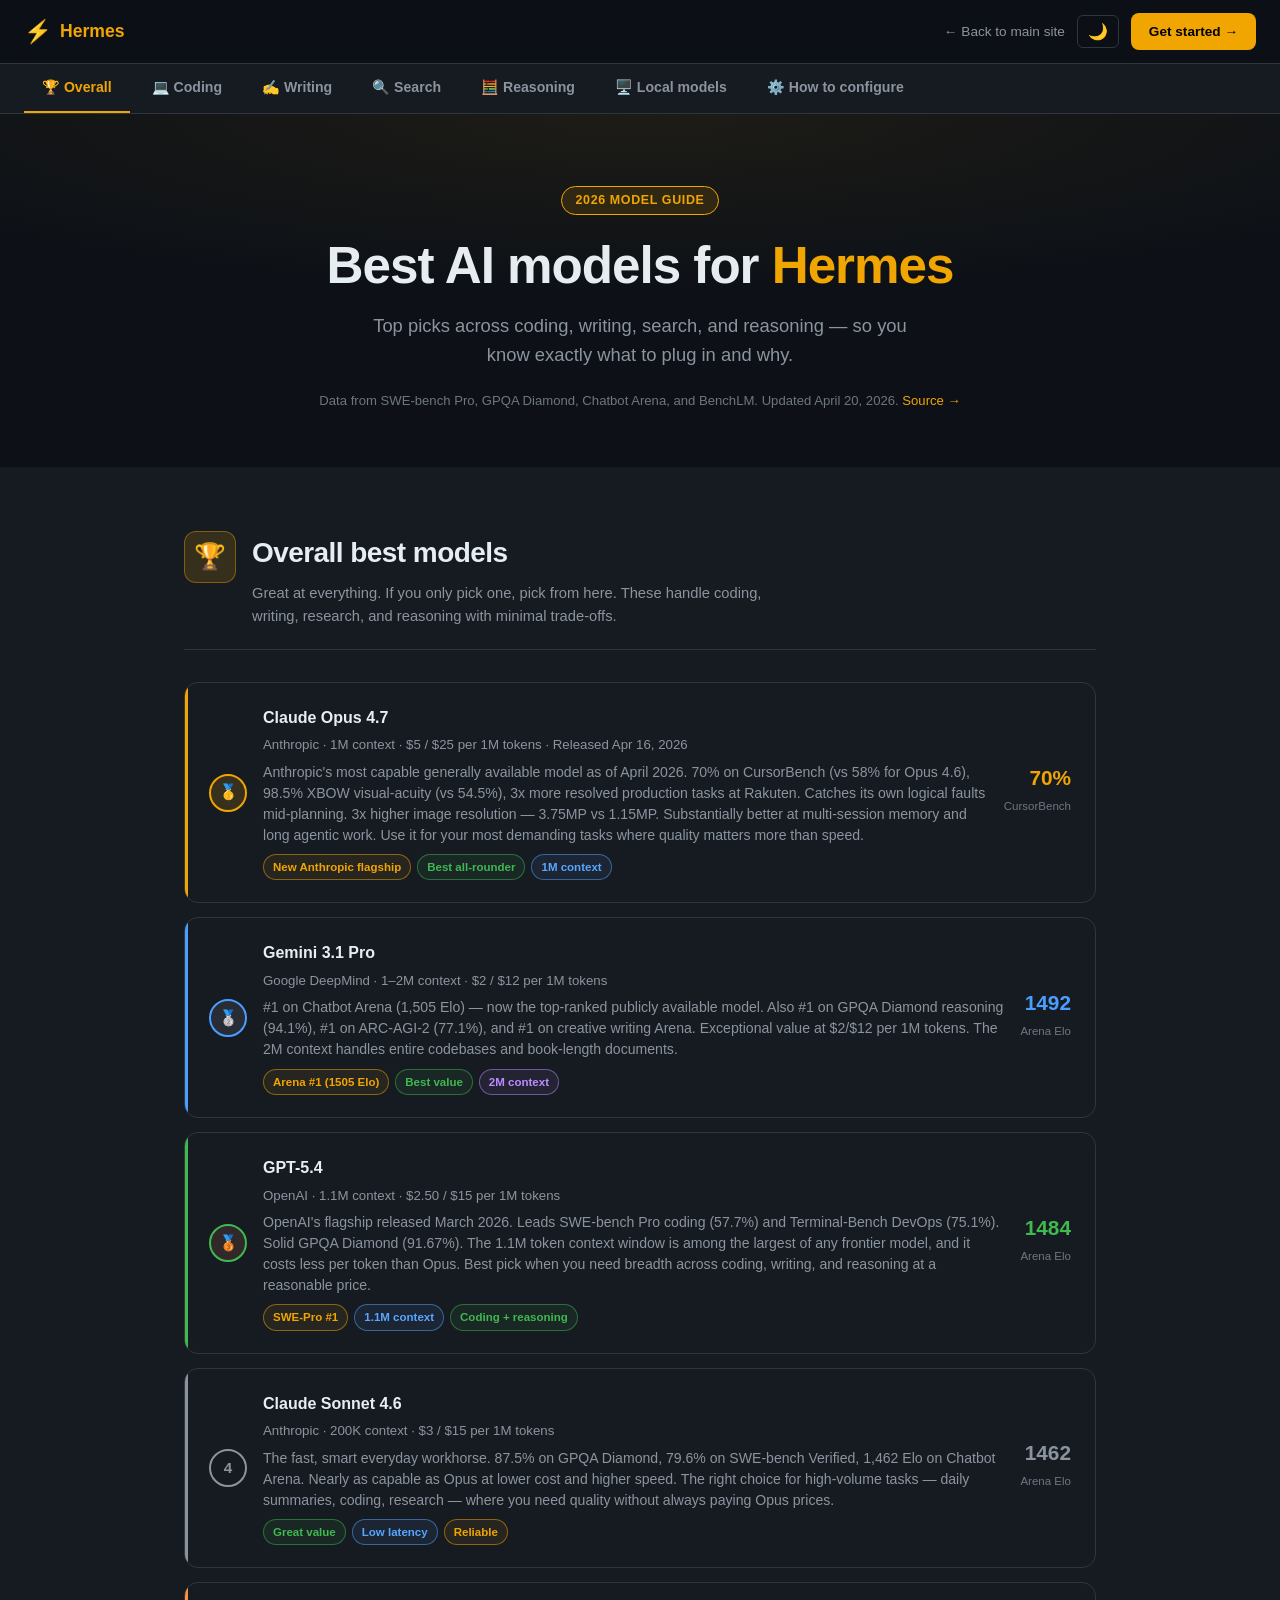
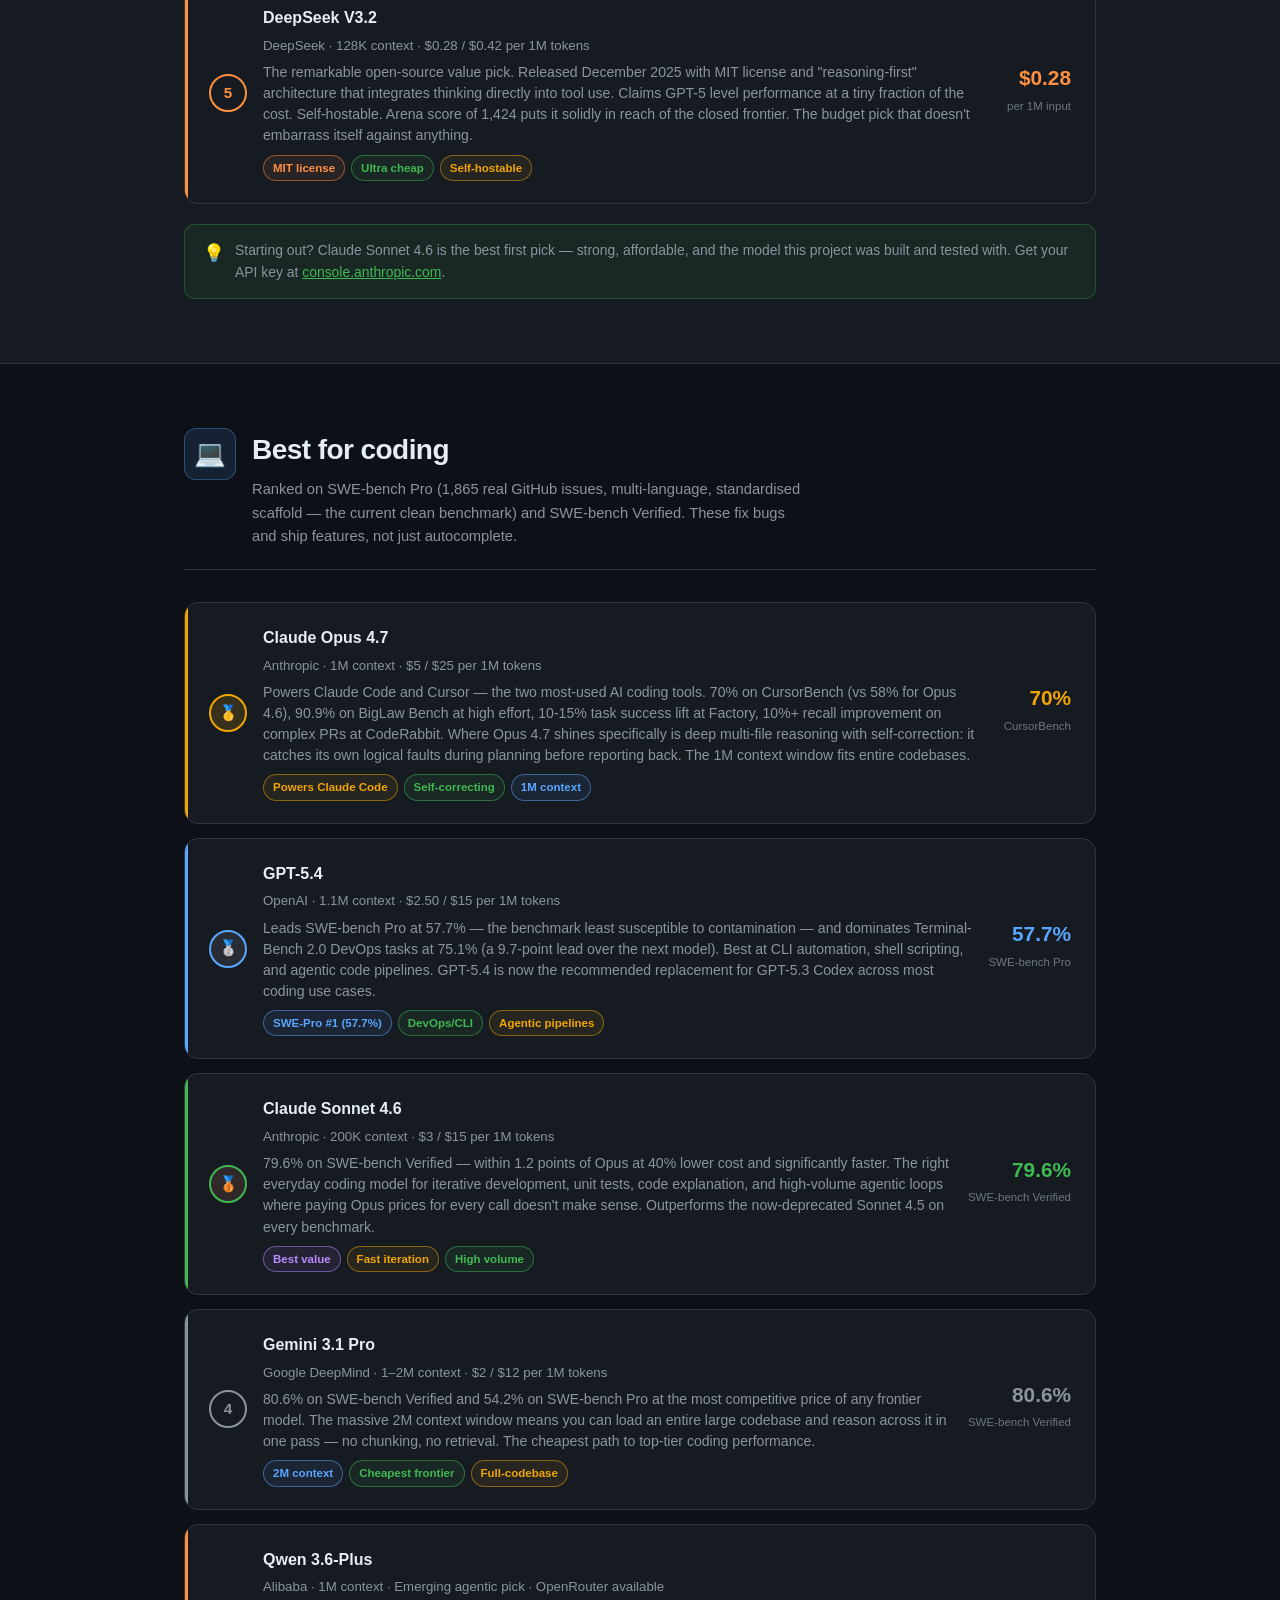
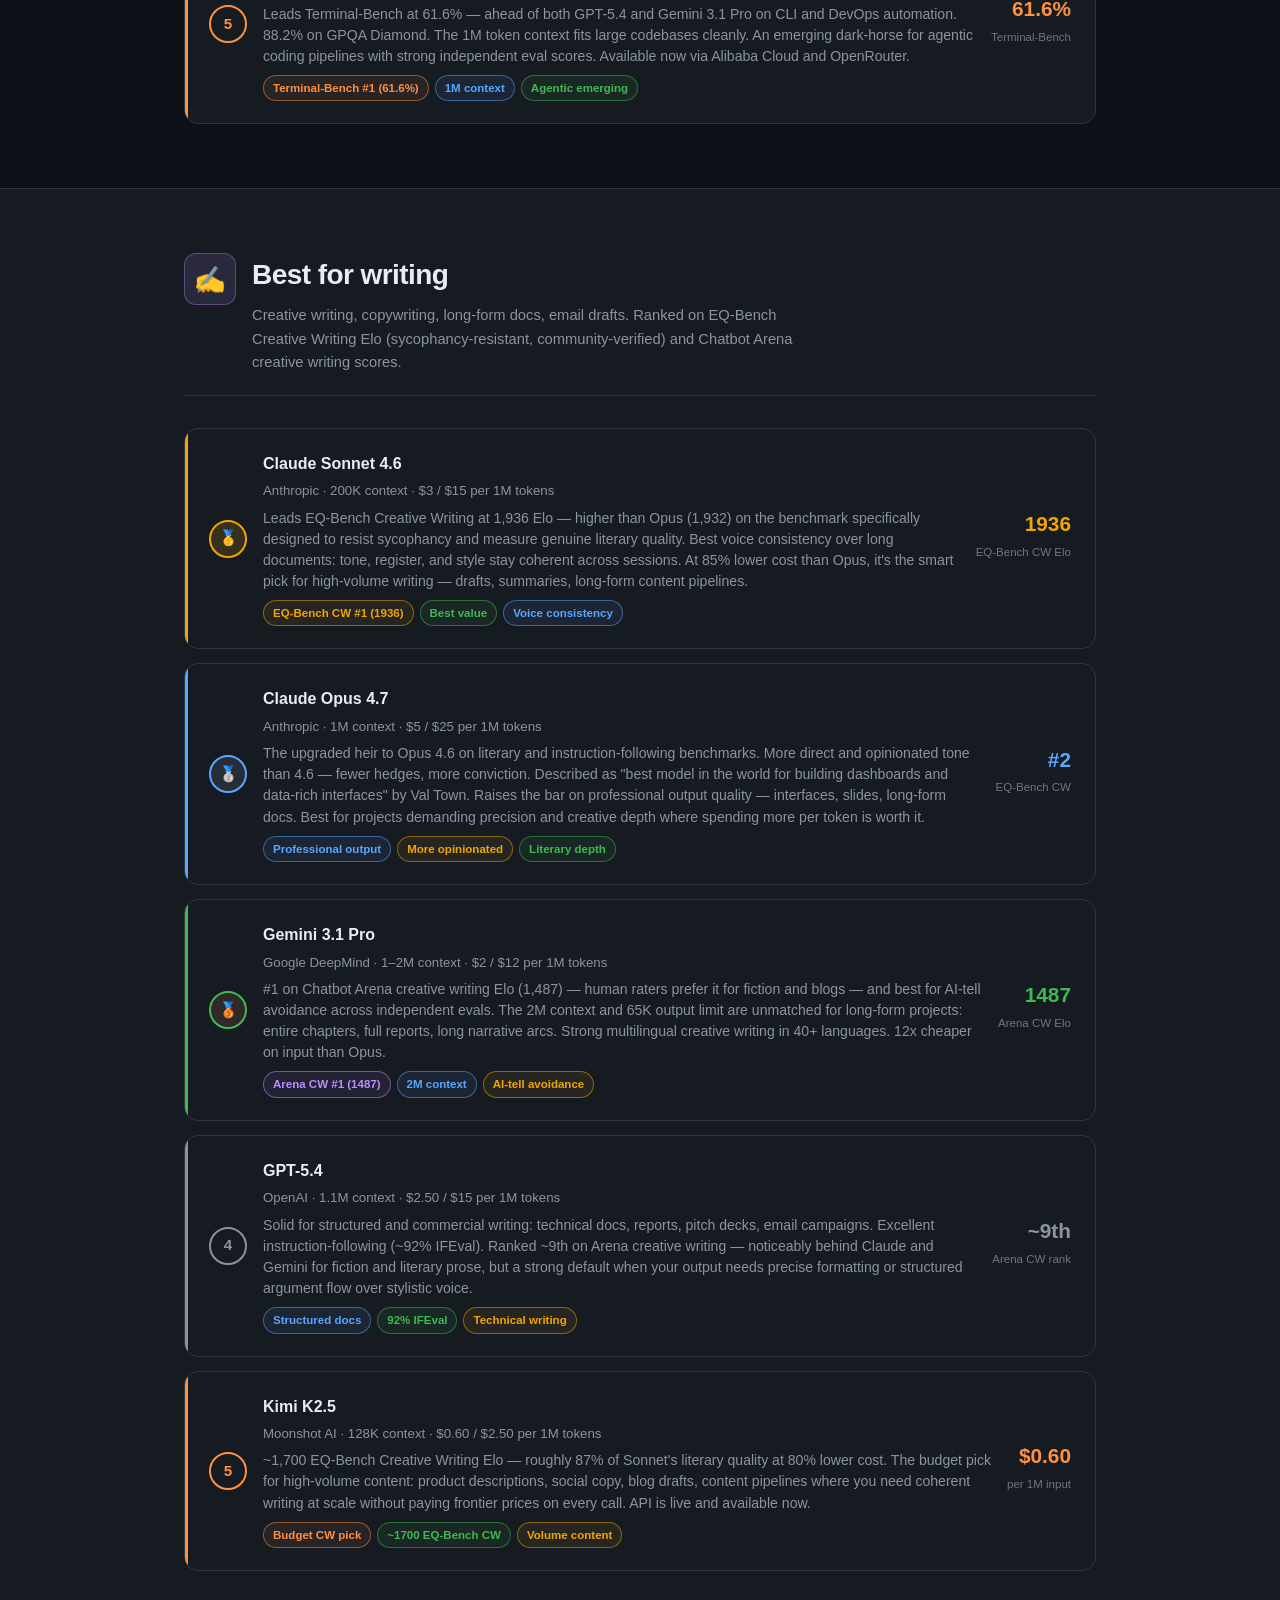
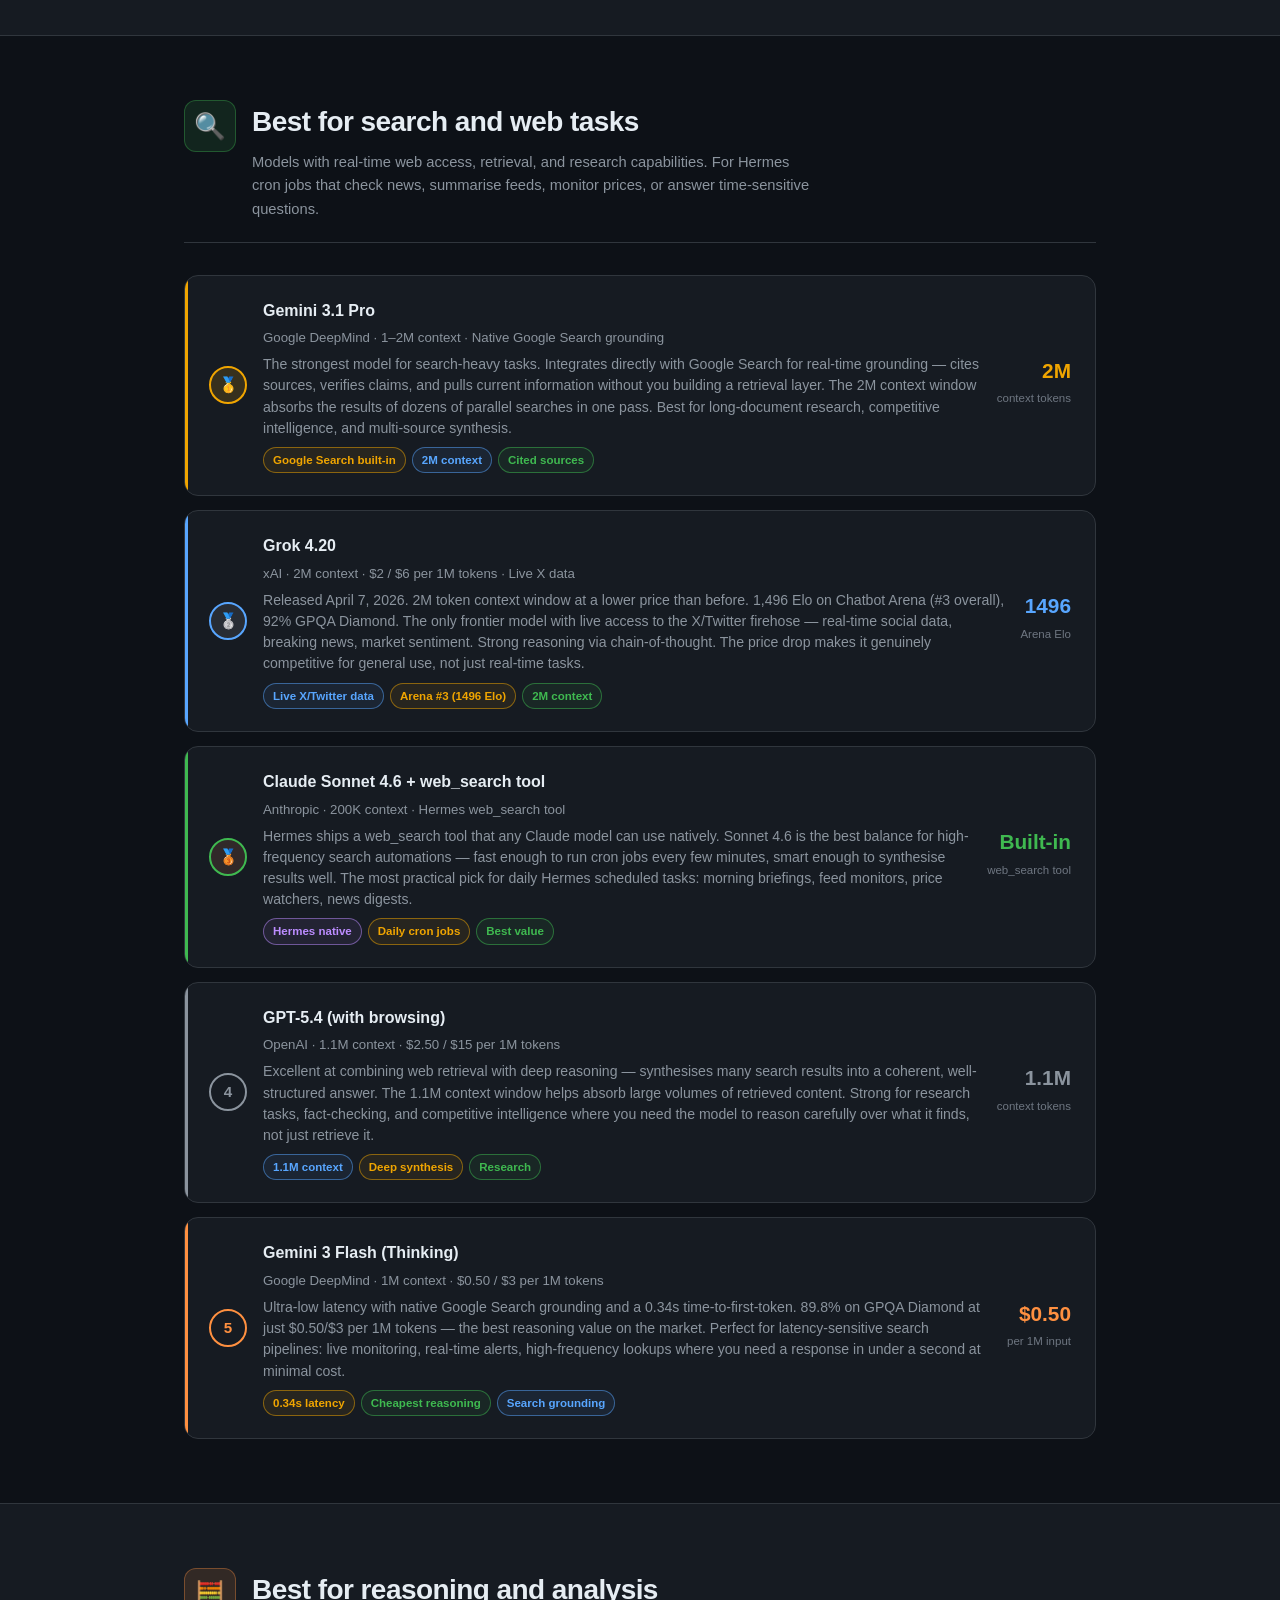
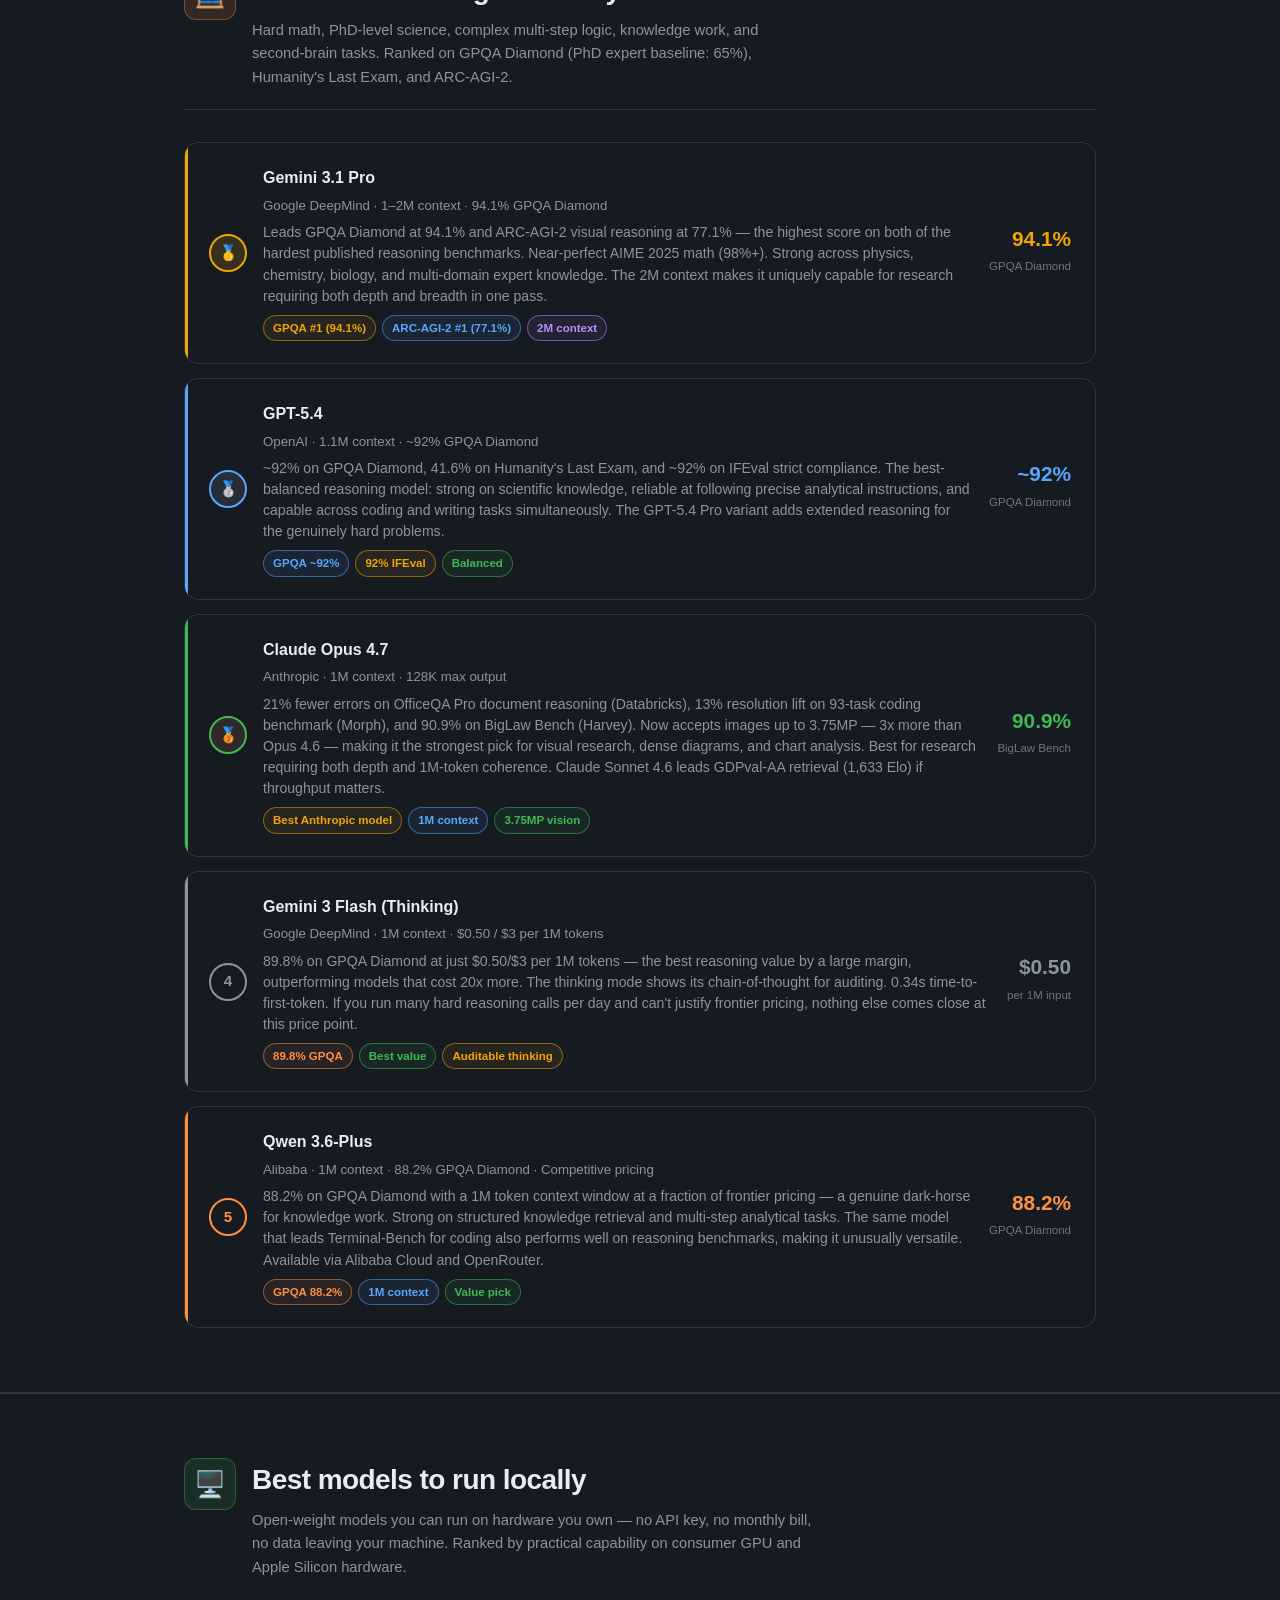
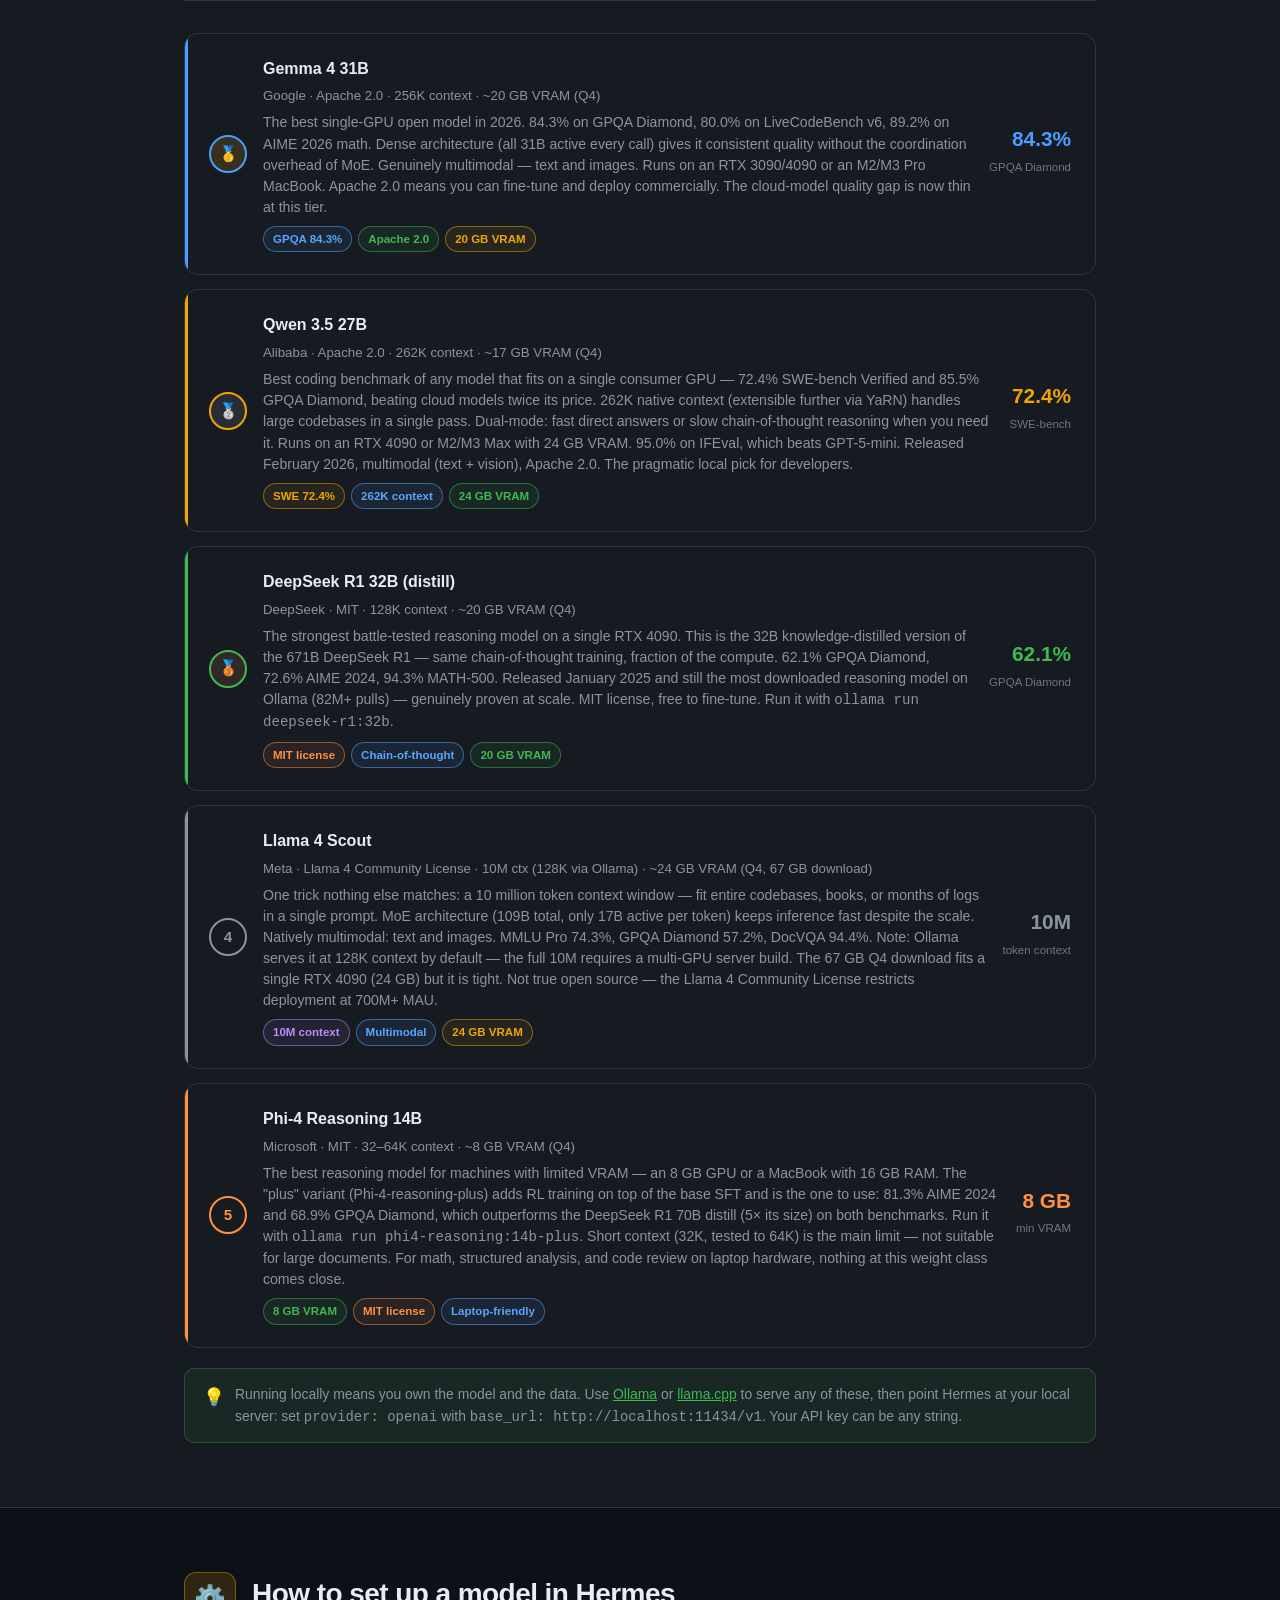
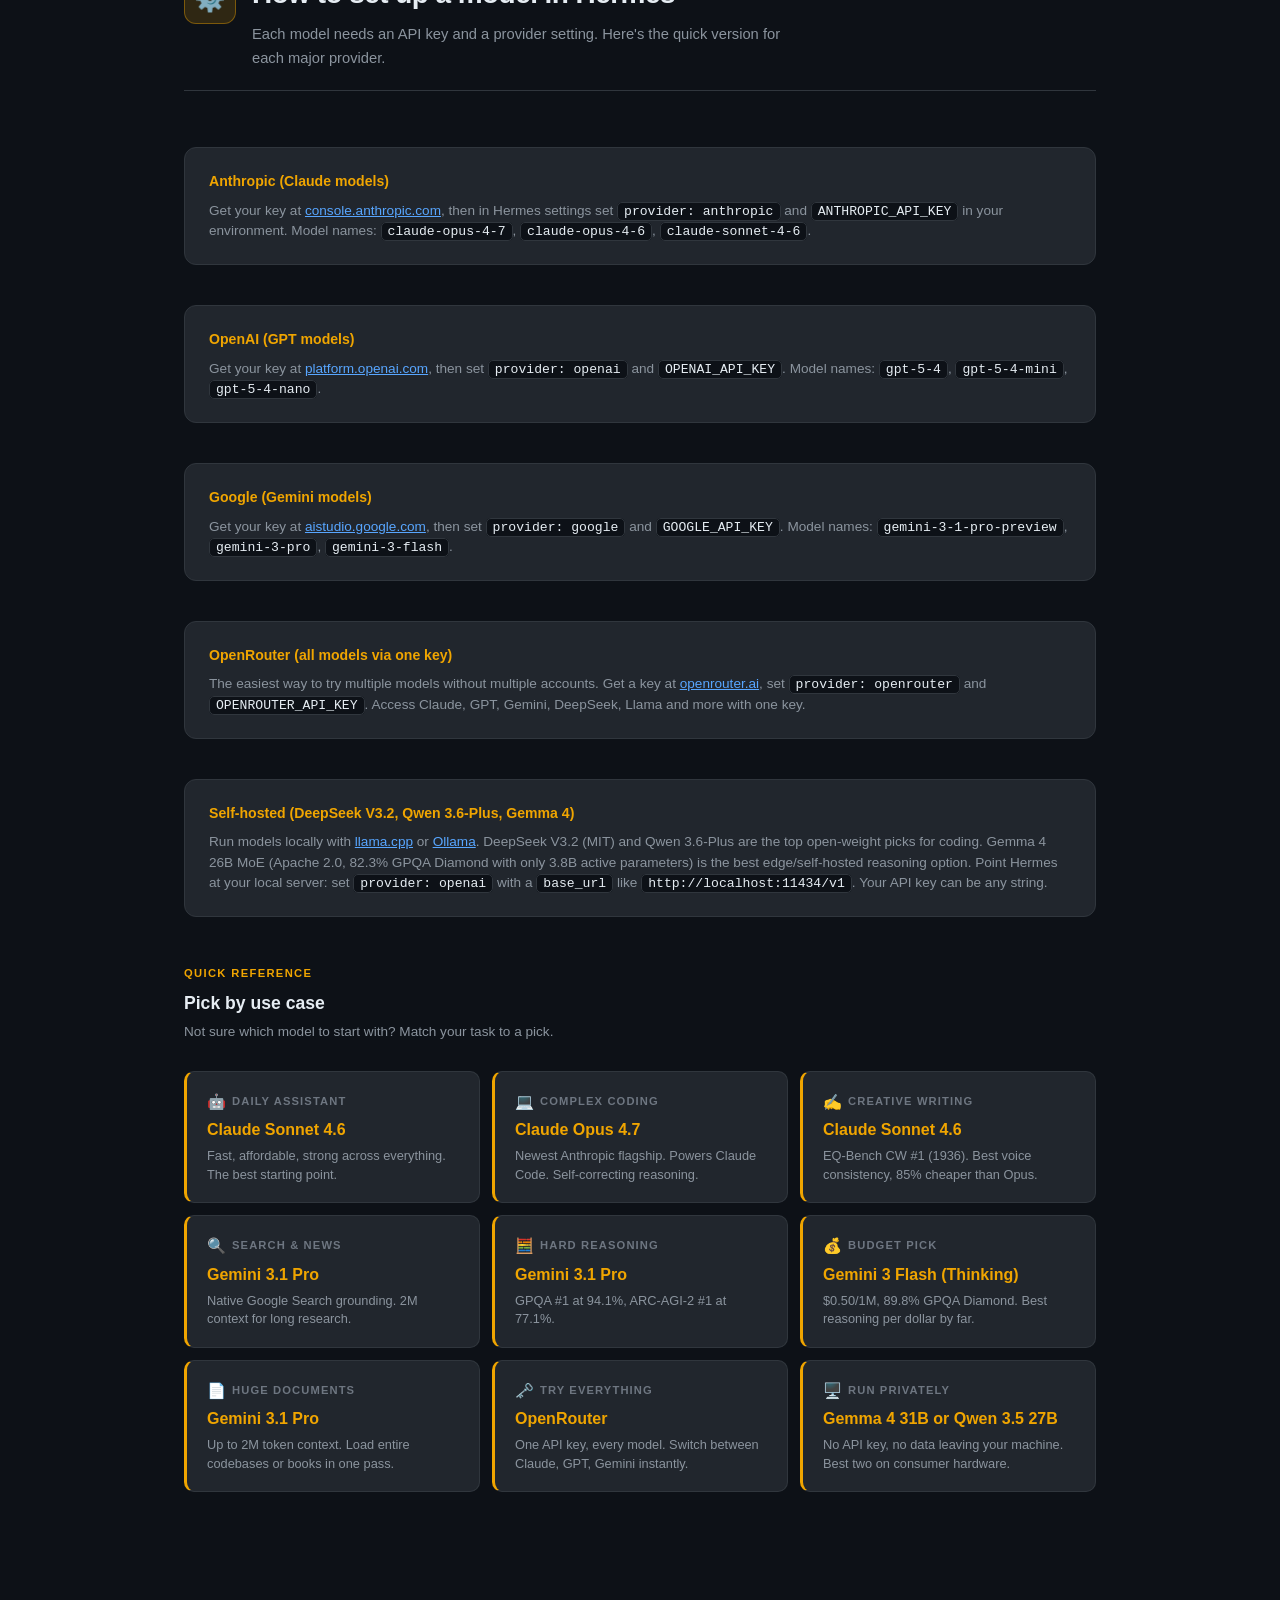
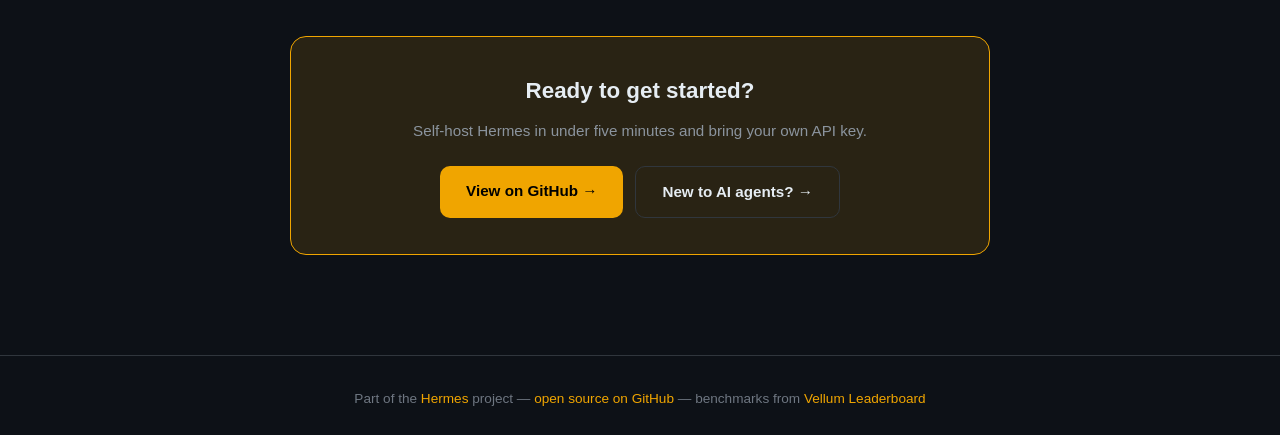
==== models/index.html @ 55c8b52a "fix(models): writing Opus 4.7 score-val: version number → #2 EQ-Bench CW" ====
<!DOCTYPE html>
<html lang="en" data-theme="dark">
<head>
  <script>
    // Canonical URL: strip trailing index.html so links always show the clean path
    (function(){
      var p = window.location.pathname;
      if (p.endsWith('/index.html')) {
        var clean = p.slice(0, p.length - 'index.html'.length);
        window.history.replaceState(null, '', clean + window.location.search + window.location.hash);
      }
    })();
  </script>
<meta charset="UTF-8">
<meta name="viewport" content="width=device-width, initial-scale=1.0">
<title>Best AI Models for Hermes — 2026 Guide</title>
<meta name="description" content="The best AI models to use with Hermes in 2026 — top picks for coding, writing, web search, and all-around use.">
<style>
  :root {
    --bg-primary: #0d1117;
    --bg-secondary: #161b22;
    --bg-tertiary: #21262d;
    --bg-card: #161b22;
    --border: #30363d;
    --text-primary: #e6edf3;
    --text-secondary: #8b949e;
    --text-muted: #6e7681;
    --accent: #f0a500;
    --accent-dim: #c88800;
    --accent-glow: rgba(240,165,0,0.12);
    --green: #3fb950;
    --blue: #58a6ff;
    --purple: #bc8cff;
    --red: #f85149;
    --orange: #ff9040;
    --nav-height: 64px;
  }
  [data-theme="light"] nav {
    background: rgba(246, 248, 250, 0.95);
  }
  [data-theme="light"] {
    --bg-primary: #ffffff;
    --bg-secondary: #f6f8fa;
    --bg-tertiary: #eaeef2;
    --bg-card: #ffffff;
    --border: #d0d7de;
    --text-primary: #1f2328;
    --text-secondary: #656d76;
    --text-muted: #9198a1;
    --accent: #c07800;
    --accent-dim: #9a6200;
    --accent-glow: rgba(192,120,0,0.10);
  }

  *, *::before, *::after { box-sizing: border-box; margin: 0; padding: 0; }

  body {
    font-family: -apple-system, BlinkMacSystemFont, 'Segoe UI', sans-serif;
    background: var(--bg-primary);
    color: var(--text-primary);
    line-height: 1.6;
    min-height: 100vh;
  }

  /* NAV */
  nav {
    position: sticky;
    top: 0;
    height: var(--nav-height);
    background: rgba(13, 17, 23, 0.92);
    border-bottom: 1px solid var(--border);
    backdrop-filter: blur(12px);
    display: flex;
    align-items: center;
    justify-content: space-between;
    padding: 0 24px;
    z-index: 100;
  }
  .nav-logo {
    font-size: 1.1rem;
    font-weight: 700;
    color: var(--accent);
    text-decoration: none;
    display: flex;
    align-items: center;
    gap: 8px;
  }
  .nav-logo span { font-size: 1.4rem; }
  .nav-right { display: flex; align-items: center; gap: 12px; }
  .nav-back {
    color: var(--text-secondary);
    text-decoration: none;
    font-size: 0.85rem;
    display: flex;
    align-items: center;
    gap: 4px;
    transition: color 0.2s;
  }
  .nav-back:hover { color: var(--text-primary); }
  #theme-toggle {
    background: none;
    border: 1px solid var(--border);
    border-radius: 6px;
    padding: 6px 10px;
    cursor: pointer;
    font-size: 1rem;
    color: var(--text-primary);
    transition: border-color 0.2s;
  }
  #theme-toggle:hover { border-color: var(--accent); }
  .btn-cta {
    background: var(--accent);
    color: #000;
    border: none;
    border-radius: 8px;
    padding: 8px 18px;
    font-size: 0.85rem;
    font-weight: 600;
    cursor: pointer;
    text-decoration: none;
    transition: opacity 0.2s;
  }
  .btn-cta:hover { opacity: 0.85; }

  /* TAB NAV */
  .tab-bar {
    position: sticky;
    top: var(--nav-height);
    z-index: 90;
    background: var(--bg-secondary);
    border-bottom: 1px solid var(--border);
    padding: 0 24px;
    display: flex;
    gap: 4px;
    overflow-x: auto;
    scrollbar-width: none;
  }
  .tab-bar::-webkit-scrollbar { display: none; }
  .tab-pill {
    padding: 12px 18px;
    font-size: 0.88rem;
    font-weight: 600;
    color: var(--text-secondary);
    cursor: pointer;
    border-bottom: 2px solid transparent;
    white-space: nowrap;
    transition: color 0.2s, border-color 0.2s;
    text-decoration: none;
    display: block;
  }
  .tab-pill:hover { color: var(--text-primary); }
  .tab-pill.active { color: var(--accent); border-bottom-color: var(--accent); }

  /* HERO */
  .hero {
    text-align: center;
    padding: 72px 24px 56px;
    position: relative;
    overflow: hidden;
  }
  .hero::before {
    content: '';
    position: absolute;
    inset: 0;
    background: radial-gradient(ellipse 70% 50% at 50% 0%, rgba(240,165,0,0.07), transparent);
    pointer-events: none;
  }
  .hero-badge {
    display: inline-block;
    background: var(--accent-glow);
    border: 1px solid var(--accent);
    color: var(--accent);
    border-radius: 20px;
    padding: 4px 14px;
    font-size: 0.78rem;
    font-weight: 600;
    letter-spacing: 0.05em;
    text-transform: uppercase;
    margin-bottom: 20px;
  }
  .hero h1 {
    font-size: clamp(1.9rem, 4.5vw, 3.2rem);
    font-weight: 800;
    line-height: 1.2;
    margin-bottom: 14px;
    letter-spacing: -0.02em;
  }
  .hero h1 em { font-style: normal; color: var(--accent); }
  .hero-sub {
    font-size: clamp(0.95rem, 2.2vw, 1.15rem);
    color: var(--text-secondary);
    max-width: 580px;
    margin: 0 auto 20px;
  }
  .hero-note {
    font-size: 0.82rem;
    color: var(--text-muted);
    margin-top: 8px;
  }
  .hero-note a { color: var(--accent); text-decoration: none; }

  /* SECTION */
  .model-section {
    padding: 64px 24px;
    max-width: 960px;
    margin: 0 auto;
  }
  .model-section + .model-section { padding-top: 0; }
  .section-alt {
    background: var(--bg-secondary);
  }
  .section-alt .model-section { }

  .section-header {
    display: flex;
    align-items: flex-start;
    gap: 16px;
    margin-bottom: 32px;
    padding-bottom: 20px;
    border-bottom: 1px solid var(--border);
  }
  .section-icon {
    width: 52px;
    height: 52px;
    border-radius: 12px;
    display: flex;
    align-items: center;
    justify-content: center;
    font-size: 1.6rem;
    flex-shrink: 0;
  }
  .icon-gold { background: rgba(240,165,0,0.15); border: 1px solid rgba(240,165,0,0.4); }
  .icon-blue { background: rgba(88,166,255,0.12); border: 1px solid rgba(88,166,255,0.35); }
  .icon-green { background: rgba(63,185,80,0.12); border: 1px solid rgba(63,185,80,0.35); }
  .icon-purple { background: rgba(188,140,255,0.12); border: 1px solid rgba(188,140,255,0.35); }
  .icon-orange { background: rgba(255,144,64,0.12); border: 1px solid rgba(255,144,64,0.35); }

  .section-header-text h2 {
    font-size: clamp(1.3rem, 2.5vw, 1.75rem);
    font-weight: 700;
    margin-bottom: 6px;
    letter-spacing: -0.02em;
  }
  .section-header-text p {
    font-size: 0.92rem;
    color: var(--text-secondary);
    max-width: 560px;
  }

  /* MODEL CARDS */
  .model-list {
    display: grid;
    gap: 14px;
  }
  .model-card {
    background: var(--bg-card);
    border: 1px solid var(--border);
    border-radius: 14px;
    padding: 22px 24px;
    display: grid;
    grid-template-columns: auto 1fr auto;
    gap: 16px;
    align-items: center;
    transition: border-color 0.2s, transform 0.2s;
    position: relative;
    overflow: hidden;
  }
  .model-card:hover {
    border-color: var(--model-color, var(--accent));
    transform: translateY(-1px);
  }
  .model-card::before {
    content: '';
    position: absolute;
    left: 0;
    top: 0;
    bottom: 0;
    width: 3px;
    background: var(--model-color, var(--accent));
    border-radius: 14px 0 0 14px;
  }

  .rank-badge {
    width: 38px;
    height: 38px;
    border-radius: 50%;
    display: flex;
    align-items: center;
    justify-content: center;
    font-weight: 800;
    font-size: 0.95rem;
    flex-shrink: 0;
    border: 2px solid var(--model-color, var(--accent));
    color: var(--model-color, var(--accent));
    background: transparent;
  }
  .rank-badge.gold { background: rgba(240,165,0,0.15); }
  .rank-badge.silver { background: rgba(139,148,158,0.15); }
  .rank-badge.bronze { background: rgba(201,120,80,0.15); }

  .model-info h3 {
    font-size: 1rem;
    font-weight: 700;
    margin-bottom: 4px;
  }
  .model-info .model-meta {
    font-size: 0.83rem;
    color: var(--text-secondary);
    margin-bottom: 6px;
  }
  .model-info .model-why {
    font-size: 0.88rem;
    color: var(--text-secondary);
    line-height: 1.5;
  }
  .model-pills {
    display: flex;
    flex-wrap: wrap;
    gap: 6px;
    margin-top: 8px;
  }
  .pill {
    font-size: 0.72rem;
    font-weight: 600;
    padding: 3px 9px;
    border-radius: 20px;
    border: 1px solid var(--border);
    color: var(--text-muted);
    white-space: nowrap;
  }
  .pill.green { border-color: rgba(63,185,80,0.5); color: var(--green); background: rgba(63,185,80,0.08); }
  .pill.blue { border-color: rgba(88,166,255,0.5); color: var(--blue); background: rgba(88,166,255,0.08); }
  .pill.purple { border-color: rgba(188,140,255,0.5); color: var(--purple); background: rgba(188,140,255,0.08); }
  .pill.gold { border-color: rgba(240,165,0,0.5); color: var(--accent); background: rgba(240,165,0,0.08); }
  .pill.orange { border-color: rgba(255,144,64,0.5); color: var(--orange); background: rgba(255,144,64,0.08); }

  .model-score {
    text-align: right;
    flex-shrink: 0;
  }
  .score-val {
    font-size: 1.3rem;
    font-weight: 800;
    color: var(--model-color, var(--accent));
    display: block;
    line-height: 1;
    margin-bottom: 3px;
  }
  .score-label {
    font-size: 0.72rem;
    color: var(--text-muted);
    white-space: nowrap;
  }

  /* SETUP BOX */
  .setup-box {
    background: var(--bg-tertiary);
    border: 1px solid var(--border);
    border-radius: 12px;
    padding: 22px 24px;
    margin-top: 24px;
  }
  .setup-box h4 {
    font-size: 0.88rem;
    font-weight: 700;
    margin-bottom: 8px;
    color: var(--accent);
  }
  .setup-box p {
    font-size: 0.85rem;
    color: var(--text-secondary);
    line-height: 1.5;
  }
  .setup-box code {
    background: var(--bg-primary);
    border: 1px solid var(--border);
    border-radius: 5px;
    padding: 1px 6px;
    font-size: 0.82rem;
    font-family: 'SFMono-Regular', Consolas, monospace;
    color: var(--text-primary);
  }

  /* HOW TO PICK */

  .picker-grid {
    display: grid;
    grid-template-columns: repeat(auto-fit, minmax(220px, 1fr));
    gap: 12px;
    margin-top: 28px;
  }
  .picker-card {
    background: var(--bg-tertiary);
    border: 1px solid var(--border);
    border-left: 3px solid var(--accent);
    border-radius: 10px;
    padding: 18px 20px;
    display: flex;
    flex-direction: column;
    gap: 6px;
    transition: border-color 0.2s, box-shadow 0.2s, transform 0.15s;
  }
  .picker-card:hover {
    border-color: var(--accent);
    box-shadow: 0 4px 20px rgba(240,165,0,0.12);
    transform: translateY(-1px);
  }
  .picker-card .use-case {
    font-size: 0.7rem;
    font-weight: 700;
    text-transform: uppercase;
    letter-spacing: 0.1em;
    color: var(--text-muted);
    display: flex;
    align-items: center;
    gap: 6px;
  }
  .picker-card .use-case .uc-icon {
    font-size: 0.95rem;
    letter-spacing: 0;
  }
  .picker-card .recommendation {
    font-size: 1rem;
    font-weight: 800;
    color: var(--accent);
    line-height: 1.2;
  }
  .picker-card .why-short {
    font-size: 0.8rem;
    color: var(--text-secondary);
    line-height: 1.45;
    margin-top: 2px;
  }

  /* FREE TIER NOTE */
  .free-note {
    background: rgba(63,185,80,0.08);
    border: 1px solid rgba(63,185,80,0.3);
    border-radius: 10px;
    padding: 14px 18px;
    margin-top: 20px;
    font-size: 0.87rem;
    color: var(--text-secondary);
    display: flex;
    gap: 10px;
    align-items: flex-start;
  }
  .free-note .note-icon { font-size: 1.1rem; flex-shrink: 0; }

  /* CTA STRIP */
  .cta-strip {
    background: var(--accent-glow);
    border: 1px solid var(--accent);
    border-radius: 16px;
    padding: 36px 40px;
    text-align: center;
    margin: 40px auto;
    max-width: 700px;
  }
  .cta-strip h2 { font-size: 1.4rem; font-weight: 700; margin-bottom: 10px; }
  .cta-strip p { color: var(--text-secondary); margin-bottom: 22px; font-size: 0.95rem; }
  .cta-group { display: flex; gap: 12px; justify-content: center; flex-wrap: wrap; }
  .btn-primary {
    background: var(--accent);
    color: #000;
    font-weight: 700;
    padding: 13px 26px;
    border-radius: 10px;
    text-decoration: none;
    font-size: 0.95rem;
    transition: opacity 0.2s;
  }
  .btn-primary:hover { opacity: 0.85; }
  .btn-ghost {
    background: transparent;
    color: var(--text-primary);
    font-weight: 600;
    padding: 13px 26px;
    border-radius: 10px;
    text-decoration: none;
    font-size: 0.95rem;
    border: 1px solid var(--border);
    transition: border-color 0.2s;
  }
  .btn-ghost:hover { border-color: var(--accent); }

  /* FOOTER */
  footer {
    border-top: 1px solid var(--border);
    text-align: center;
    padding: 32px 24px;
    color: var(--text-muted);
    font-size: 0.85rem;
  }
  footer a { color: var(--accent); text-decoration: none; }

  /* DIVIDER */
  .section-divider { height: 1px; background: var(--border); }

  /* MOBILE */
  @media (max-width: 640px) {
    nav { padding: 0 16px; }
    .nav-back { display: none; }
    .btn-cta { display: none; }
    .model-card { grid-template-columns: auto 1fr; }
    .model-score { display: none; }
    .tab-bar { padding: 0 12px; }
    .tab-pill { padding: 10px 14px; font-size: 0.82rem; }
    .section-header { flex-direction: column; gap: 12px; }
    .cta-strip { padding: 28px 20px; }
  }
  @media (max-width: 480px) {
    .picker-grid { grid-template-columns: 1fr 1fr; }
  }

  /* HAMBURGER + MOBILE MENU */
  .hamburger {
    display: none;
    flex-direction: column;
    gap: 5px;
    cursor: pointer;
    padding: 6px;
    border: 1px solid var(--border);
    border-radius: 6px;
    background: none;
    transition: border-color 0.15s;
    flex-shrink: 0;
  }
  .hamburger:hover { border-color: var(--accent); }
  .hamburger span {
    display: block;
    width: 20px;
    height: 2px;
    background: var(--text-secondary);
    border-radius: 2px;
    transition: transform 0.2s, opacity 0.2s;
  }
  .hamburger.open span:nth-child(1) { transform: translateY(7px) rotate(45deg); }
  .hamburger.open span:nth-child(2) { opacity: 0; }
  .hamburger.open span:nth-child(3) { transform: translateY(-7px) rotate(-45deg); }
  #models-mobile-menu {
    display: none;
    position: fixed;
    top: var(--nav-height);
    left: 0; right: 0;
    background: var(--bg-secondary);
    border-bottom: 1px solid var(--border);
    padding: 16px 24px;
    z-index: 999;
    flex-direction: column;
    gap: 4px;
  }
  #models-mobile-menu.open { display: flex; }
  #models-mobile-menu a {
    color: var(--text-secondary);
    font-size: 0.95rem;
    font-weight: 500;
    padding: 10px 12px;
    border-radius: 6px;
    transition: color 0.15s, background 0.15s;
    text-decoration: none;
  }
  #models-mobile-menu a:hover { color: var(--text-primary); background: var(--bg-tertiary); }
  #models-mobile-menu a.accent { color: var(--accent); }
  #models-mobile-menu .menu-divider {
    height: 1px;
    background: var(--border);
    margin: 4px 0;
  }
  @media (max-width: 640px) {
    .hamburger { display: flex; }
    .btn-cta { display: none; }
    .nav-back { display: none; }
  }
</style>
</head>
<body>

<nav>
  <a href="../" class="nav-logo"><span>⚡</span> Hermes</a>
  <div class="nav-right">
    <a href="../" class="nav-back">← <span>Back to main site</span></a>
    <button id="theme-toggle" aria-label="Toggle theme">🌙</button>
    <a href="https://hermes-agent.nousresearch.com/docs/getting-started/installation" class="btn-cta" target="_blank">Get started →</a>
  </div>
  <button class="hamburger" id="models-hamburger" aria-label="Open menu" aria-expanded="false">
    <span></span><span></span><span></span>
  </button>
</nav>

<div id="models-mobile-menu">
  <a href="../">⚡ Hermes Home</a>
  <a href="../#why">Why Hermes</a>
  <a href="../#features">Features</a>
  <a href="../#compare">Compare</a>
  <a href="../#install">Install</a>
  <div class="menu-divider"></div>
  <a href="../eli5/" class="accent">🧠 ELI5 — What is Hermes?</a>
  <a href="../models/" class="accent">🤖 Best Models 2026</a>
  <a href="../community/" class="accent">🌎 Community</a>
  <a href="https://hermes-agent.nousresearch.com/docs/getting-started/installation" target="_blank" class="accent" style="margin-top:4px">Get started →</a>
</div>

<!-- TAB BAR -->
<div class="tab-bar">
  <a class="tab-pill active" href="#overall">🏆 Overall</a>
  <a class="tab-pill" href="#coding">💻 Coding</a>
  <a class="tab-pill" href="#writing">✍️ Writing</a>
  <a class="tab-pill" href="#search">🔍 Search</a>
  <a class="tab-pill" href="#reasoning">🧮 Reasoning</a>
  <a class="tab-pill" href="#local">🖥️ Local models</a>
  <a class="tab-pill" href="#howto">⚙️ How to configure</a>
</div>

<!-- HERO -->
<section class="hero">
  <div class="hero-badge">2026 Model Guide</div>
  <h1>Best AI models for <em>Hermes</em></h1>
  <p class="hero-sub">Top picks across coding, writing, search, and reasoning — so you know exactly what to plug in and why.</p>
  <p class="hero-note">Data from SWE-bench Pro, GPQA Diamond, Chatbot Arena, and BenchLM. Updated April 20, 2026. <a href="https://lmarena.ai/leaderboard" target="_blank">Source →</a></p>
</section>

<!-- =========================================
     OVERALL
     ========================================= -->
<div id="overall" class="section-alt">
  <div class="model-section">
    <div class="section-header">
      <div class="section-icon icon-gold">🏆</div>
      <div class="section-header-text">
        <h2>Overall best models</h2>
        <p>Great at everything. If you only pick one, pick from here. These handle coding, writing, research, and reasoning with minimal trade-offs.</p>
      </div>
    </div>

    <div class="model-list">
      <!-- #1 -->
      <div class="model-card" style="--model-color: #f0a500;">
        <div class="rank-badge gold">🥇</div>
        <div class="model-info">
          <h3>Claude Opus 4.7</h3>
          <div class="model-meta">Anthropic &middot; 1M context &middot; $5 / $25 per 1M tokens &middot; Released Apr 16, 2026</div>
          <div class="model-why">Anthropic's most capable generally available model as of April 2026. 70% on CursorBench (vs 58% for Opus 4.6), 98.5% XBOW visual-acuity (vs 54.5%), 3x more resolved production tasks at Rakuten. Catches its own logical faults mid-planning. 3x higher image resolution — 3.75MP vs 1.15MP. Substantially better at multi-session memory and long agentic work. Use it for your most demanding tasks where quality matters more than speed.</div>
          <div class="model-pills">
            <span class="pill gold">New Anthropic flagship</span>
            <span class="pill green">Best all-rounder</span>
            <span class="pill blue">1M context</span>
          </div>
        </div>
        <div class="model-score">
          <span class="score-val">70%</span>
          <span class="score-label">CursorBench</span>
        </div>
      </div>

      <!-- #2 -->
      <div class="model-card" style="--model-color: #4a9eff;">
        <div class="rank-badge silver">🥈</div>
        <div class="model-info">
          <h3>Gemini 3.1 Pro</h3>
          <div class="model-meta">Google DeepMind &middot; 1–2M context &middot; $2 / $12 per 1M tokens</div>
          <div class="model-why">#1 on Chatbot Arena (1,505 Elo) — now the top-ranked publicly available model. Also #1 on GPQA Diamond reasoning (94.1%), #1 on ARC-AGI-2 (77.1%), and #1 on creative writing Arena. Exceptional value at $2/$12 per 1M tokens. The 2M context handles entire codebases and book-length documents.</div>
          <div class="model-pills">
            <span class="pill gold">Arena #1 (1505 Elo)</span>
            <span class="pill green">Best value</span>
            <span class="pill purple">2M context</span>
          </div>
        </div>
        <div class="model-score">
          <span class="score-val">1492</span>
          <span class="score-label">Arena Elo</span>
        </div>
      </div>

      <!-- #3 -->
      <div class="model-card" style="--model-color: #3fb950;">
        <div class="rank-badge bronze">🥉</div>
        <div class="model-info">
          <h3>GPT-5.4</h3>
          <div class="model-meta">OpenAI &middot; 1.1M context &middot; $2.50 / $15 per 1M tokens</div>
          <div class="model-why">OpenAI's flagship released March 2026. Leads SWE-bench Pro coding (57.7%) and Terminal-Bench DevOps (75.1%). Solid GPQA Diamond (91.67%). The 1.1M token context window is among the largest of any frontier model, and it costs less per token than Opus. Best pick when you need breadth across coding, writing, and reasoning at a reasonable price.</div>
          <div class="model-pills">
            <span class="pill gold">SWE-Pro #1</span>
            <span class="pill blue">1.1M context</span>
            <span class="pill green">Coding + reasoning</span>
          </div>
        </div>
        <div class="model-score">
          <span class="score-val">1484</span>
          <span class="score-label">Arena Elo</span>
        </div>
      </div>

      <!-- #4 -->
      <div class="model-card" style="--model-color: #8b949e;">
        <div class="rank-badge">4</div>
        <div class="model-info">
          <h3>Claude Sonnet 4.6</h3>
          <div class="model-meta">Anthropic &middot; 200K context &middot; $3 / $15 per 1M tokens</div>
          <div class="model-why">The fast, smart everyday workhorse. 87.5% on GPQA Diamond, 79.6% on SWE-bench Verified, 1,462 Elo on Chatbot Arena. Nearly as capable as Opus at lower cost and higher speed. The right choice for high-volume tasks — daily summaries, coding, research — where you need quality without always paying Opus prices.</div>
          <div class="model-pills">
            <span class="pill green">Great value</span>
            <span class="pill blue">Low latency</span>
            <span class="pill gold">Reliable</span>
          </div>
        </div>
        <div class="model-score">
          <span class="score-val">1462</span>
          <span class="score-label">Arena Elo</span>
        </div>
      </div>

      <!-- #5 -->
      <div class="model-card" style="--model-color: #ff9040;">
        <div class="rank-badge">5</div>
        <div class="model-info">
          <h3>DeepSeek V3.2</h3>
          <div class="model-meta">DeepSeek &middot; 128K context &middot; $0.28 / $0.42 per 1M tokens</div>
          <div class="model-why">The remarkable open-source value pick. Released December 2025 with MIT license and "reasoning-first" architecture that integrates thinking directly into tool use. Claims GPT-5 level performance at a tiny fraction of the cost. Self-hostable. Arena score of 1,424 puts it solidly in reach of the closed frontier. The budget pick that doesn't embarrass itself against anything.</div>
          <div class="model-pills">
            <span class="pill orange">MIT license</span>
            <span class="pill green">Ultra cheap</span>
            <span class="pill gold">Self-hostable</span>
          </div>
        </div>
        <div class="model-score">
          <span class="score-val">$0.28</span>
          <span class="score-label">per 1M input</span>
        </div>
      </div>
    </div>

    <div class="free-note">
      <span class="note-icon">💡</span>
      <span>Starting out? Claude Sonnet 4.6 is the best first pick — strong, affordable, and the model this project was built and tested with. Get your API key at <a href="https://console.anthropic.com" target="_blank" style="color:var(--green)">console.anthropic.com</a>.</span>
    </div>
  </div>
</div>

<div class="section-divider"></div>

<!-- =========================================
     CODING
     ========================================= -->
<div id="coding">
  <div class="model-section">
    <div class="section-header">
      <div class="section-icon icon-blue">💻</div>
      <div class="section-header-text">
        <h2>Best for coding</h2>
        <p>Ranked on SWE-bench Pro (1,865 real GitHub issues, multi-language, standardised scaffold — the current clean benchmark) and SWE-bench Verified. These fix bugs and ship features, not just autocomplete.</p>
      </div>
    </div>

    <div class="model-list">
      <div class="model-card" style="--model-color: #f0a500;">
        <div class="rank-badge gold">🥇</div>
        <div class="model-info">
          <h3>Claude Opus 4.7</h3>
          <div class="model-meta">Anthropic &middot; 1M context &middot; $5 / $25 per 1M tokens</div>
          <div class="model-why">Powers Claude Code and Cursor — the two most-used AI coding tools. 70% on CursorBench (vs 58% for Opus 4.6), 90.9% on BigLaw Bench at high effort, 10-15% task success lift at Factory, 10%+ recall improvement on complex PRs at CodeRabbit. Where Opus 4.7 shines specifically is deep multi-file reasoning with self-correction: it catches its own logical faults during planning before reporting back. The 1M context window fits entire codebases.</div>
          <div class="model-pills">
            <span class="pill gold">Powers Claude Code</span>
            <span class="pill green">Self-correcting</span>
            <span class="pill blue">1M context</span>
          </div>
        </div>
        <div class="model-score">
          <span class="score-val">70%</span>
          <span class="score-label">CursorBench</span>
        </div>
      </div>

      <div class="model-card" style="--model-color: #58a6ff;">
        <div class="rank-badge silver">🥈</div>
        <div class="model-info">
          <h3>GPT-5.4</h3>
          <div class="model-meta">OpenAI &middot; 1.1M context &middot; $2.50 / $15 per 1M tokens</div>
          <div class="model-why">Leads SWE-bench Pro at 57.7% — the benchmark least susceptible to contamination — and dominates Terminal-Bench 2.0 DevOps tasks at 75.1% (a 9.7-point lead over the next model). Best at CLI automation, shell scripting, and agentic code pipelines. GPT-5.4 is now the recommended replacement for GPT-5.3 Codex across most coding use cases.</div>
          <div class="model-pills">
            <span class="pill blue">SWE-Pro #1 (57.7%)</span>
            <span class="pill green">DevOps/CLI</span>
            <span class="pill gold">Agentic pipelines</span>
          </div>
        </div>
        <div class="model-score">
          <span class="score-val">57.7%</span>
          <span class="score-label">SWE-bench Pro</span>
        </div>
      </div>

      <div class="model-card" style="--model-color: #3fb950;">
        <div class="rank-badge bronze">🥉</div>
        <div class="model-info">
          <h3>Claude Sonnet 4.6</h3>
          <div class="model-meta">Anthropic &middot; 200K context &middot; $3 / $15 per 1M tokens</div>
          <div class="model-why">79.6% on SWE-bench Verified — within 1.2 points of Opus at 40% lower cost and significantly faster. The right everyday coding model for iterative development, unit tests, code explanation, and high-volume agentic loops where paying Opus prices for every call doesn't make sense. Outperforms the now-deprecated Sonnet 4.5 on every benchmark.</div>
          <div class="model-pills">
            <span class="pill purple">Best value</span>
            <span class="pill gold">Fast iteration</span>
            <span class="pill green">High volume</span>
          </div>
        </div>
        <div class="model-score">
          <span class="score-val">79.6%</span>
          <span class="score-label">SWE-bench Verified</span>
        </div>
      </div>

      <div class="model-card" style="--model-color: #8b949e;">
        <div class="rank-badge">4</div>
        <div class="model-info">
          <h3>Gemini 3.1 Pro</h3>
          <div class="model-meta">Google DeepMind &middot; 1–2M context &middot; $2 / $12 per 1M tokens</div>
          <div class="model-why">80.6% on SWE-bench Verified and 54.2% on SWE-bench Pro at the most competitive price of any frontier model. The massive 2M context window means you can load an entire large codebase and reason across it in one pass — no chunking, no retrieval. The cheapest path to top-tier coding performance.</div>
          <div class="model-pills">
            <span class="pill blue">2M context</span>
            <span class="pill green">Cheapest frontier</span>
            <span class="pill gold">Full-codebase</span>
          </div>
        </div>
        <div class="model-score">
          <span class="score-val">80.6%</span>
          <span class="score-label">SWE-bench Verified</span>
        </div>
      </div>

      <div class="model-card" style="--model-color: #ff9040;">
        <div class="rank-badge">5</div>
        <div class="model-info">
          <h3>Qwen 3.6-Plus</h3>
          <div class="model-meta">Alibaba &middot; 1M context &middot; Emerging agentic pick &middot; OpenRouter available</div>
          <div class="model-why">Leads Terminal-Bench at 61.6% — ahead of both GPT-5.4 and Gemini 3.1 Pro on CLI and DevOps automation. 88.2% on GPQA Diamond. The 1M token context fits large codebases cleanly. An emerging dark-horse for agentic coding pipelines with strong independent eval scores. Available now via Alibaba Cloud and OpenRouter.</div>
          <div class="model-pills">
            <span class="pill orange">Terminal-Bench #1 (61.6%)</span>
            <span class="pill blue">1M context</span>
            <span class="pill green">Agentic emerging</span>
          </div>
        </div>
        <div class="model-score">
          <span class="score-val">61.6%</span>
          <span class="score-label">Terminal-Bench</span>
        </div>
      </div>
    </div>
  </div>
</div>

<div class="section-divider"></div>

<!-- =========================================
     WRITING
     ========================================= -->
<div id="writing" class="section-alt">
  <div class="model-section">
    <div class="section-header">
      <div class="section-icon icon-purple">✍️</div>
      <div class="section-header-text">
        <h2>Best for writing</h2>
        <p>Creative writing, copywriting, long-form docs, email drafts. Ranked on EQ-Bench Creative Writing Elo (sycophancy-resistant, community-verified) and Chatbot Arena creative writing scores.</p>
      </div>
    </div>

    <div class="model-list">
      <div class="model-card" style="--model-color: #f0a500;">
        <div class="rank-badge gold">🥇</div>
        <div class="model-info">
          <h3>Claude Sonnet 4.6</h3>
          <div class="model-meta">Anthropic &middot; 200K context &middot; $3 / $15 per 1M tokens</div>
          <div class="model-why">Leads EQ-Bench Creative Writing at 1,936 Elo — higher than Opus (1,932) on the benchmark specifically designed to resist sycophancy and measure genuine literary quality. Best voice consistency over long documents: tone, register, and style stay coherent across sessions. At 85% lower cost than Opus, it's the smart pick for high-volume writing — drafts, summaries, long-form content pipelines.</div>
          <div class="model-pills">
            <span class="pill gold">EQ-Bench CW #1 (1936)</span>
            <span class="pill green">Best value</span>
            <span class="pill blue">Voice consistency</span>
          </div>
        </div>
        <div class="model-score">
          <span class="score-val">1936</span>
          <span class="score-label">EQ-Bench CW Elo</span>
        </div>
      </div>

      <div class="model-card" style="--model-color: #58a6ff;">
        <div class="rank-badge silver">🥈</div>
        <div class="model-info">
          <h3>Claude Opus 4.7</h3>
          <div class="model-meta">Anthropic &middot; 1M context &middot; $5 / $25 per 1M tokens</div>
          <div class="model-why">The upgraded heir to Opus 4.6 on literary and instruction-following benchmarks. More direct and opinionated tone than 4.6 — fewer hedges, more conviction. Described as "best model in the world for building dashboards and data-rich interfaces" by Val Town. Raises the bar on professional output quality — interfaces, slides, long-form docs. Best for projects demanding precision and creative depth where spending more per token is worth it.</div>
          <div class="model-pills">
            <span class="pill blue">Professional output</span>
            <span class="pill gold">More opinionated</span>
            <span class="pill green">Literary depth</span>
          </div>
        </div>
        <div class="model-score">
          <span class="score-val">#2</span>
          <span class="score-label">EQ-Bench CW</span>
        </div>
      </div>

      <div class="model-card" style="--model-color: #3fb950;">
        <div class="rank-badge bronze">🥉</div>
        <div class="model-info">
          <h3>Gemini 3.1 Pro</h3>
          <div class="model-meta">Google DeepMind &middot; 1–2M context &middot; $2 / $12 per 1M tokens</div>
          <div class="model-why">#1 on Chatbot Arena creative writing Elo (1,487) — human raters prefer it for fiction and blogs — and best for AI-tell avoidance across independent evals. The 2M context and 65K output limit are unmatched for long-form projects: entire chapters, full reports, long narrative arcs. Strong multilingual creative writing in 40+ languages. 12x cheaper on input than Opus.</div>
          <div class="model-pills">
            <span class="pill purple">Arena CW #1 (1487)</span>
            <span class="pill blue">2M context</span>
            <span class="pill gold">AI-tell avoidance</span>
          </div>
        </div>
        <div class="model-score">
          <span class="score-val">1487</span>
          <span class="score-label">Arena CW Elo</span>
        </div>
      </div>

      <div class="model-card" style="--model-color: #8b949e;">
        <div class="rank-badge">4</div>
        <div class="model-info">
          <h3>GPT-5.4</h3>
          <div class="model-meta">OpenAI &middot; 1.1M context &middot; $2.50 / $15 per 1M tokens</div>
          <div class="model-why">Solid for structured and commercial writing: technical docs, reports, pitch decks, email campaigns. Excellent instruction-following (~92% IFEval). Ranked ~9th on Arena creative writing — noticeably behind Claude and Gemini for fiction and literary prose, but a strong default when your output needs precise formatting or structured argument flow over stylistic voice.</div>
          <div class="model-pills">
            <span class="pill blue">Structured docs</span>
            <span class="pill green">92% IFEval</span>
            <span class="pill gold">Technical writing</span>
          </div>
        </div>
        <div class="model-score">
          <span class="score-val">~9th</span>
          <span class="score-label">Arena CW rank</span>
        </div>
      </div>

      <div class="model-card" style="--model-color: #ff9040;">
        <div class="rank-badge">5</div>
        <div class="model-info">
          <h3>Kimi K2.5</h3>
          <div class="model-meta">Moonshot AI &middot; 128K context &middot; $0.60 / $2.50 per 1M tokens</div>
          <div class="model-why">~1,700 EQ-Bench Creative Writing Elo — roughly 87% of Sonnet's literary quality at 80% lower cost. The budget pick for high-volume content: product descriptions, social copy, blog drafts, content pipelines where you need coherent writing at scale without paying frontier prices on every call. API is live and available now.</div>
          <div class="model-pills">
            <span class="pill orange">Budget CW pick</span>
            <span class="pill green">~1700 EQ-Bench CW</span>
            <span class="pill gold">Volume content</span>
          </div>
        </div>
        <div class="model-score">
          <span class="score-val">$0.60</span>
          <span class="score-label">per 1M input</span>
        </div>
      </div>
    </div>
  </div>
</div>

<div class="section-divider"></div>

<!-- =========================================
     SEARCH / WEB
     ========================================= -->
<div id="search">
  <div class="model-section">
    <div class="section-header">
      <div class="section-icon icon-green">🔍</div>
      <div class="section-header-text">
        <h2>Best for search and web tasks</h2>
        <p>Models with real-time web access, retrieval, and research capabilities. For Hermes cron jobs that check news, summarise feeds, monitor prices, or answer time-sensitive questions.</p>
      </div>
    </div>

    <div class="model-list">
      <div class="model-card" style="--model-color: #f0a500;">
        <div class="rank-badge gold">🥇</div>
        <div class="model-info">
          <h3>Gemini 3.1 Pro</h3>
          <div class="model-meta">Google DeepMind &middot; 1–2M context &middot; Native Google Search grounding</div>
          <div class="model-why">The strongest model for search-heavy tasks. Integrates directly with Google Search for real-time grounding — cites sources, verifies claims, and pulls current information without you building a retrieval layer. The 2M context window absorbs the results of dozens of parallel searches in one pass. Best for long-document research, competitive intelligence, and multi-source synthesis.</div>
          <div class="model-pills">
            <span class="pill gold">Google Search built-in</span>
            <span class="pill blue">2M context</span>
            <span class="pill green">Cited sources</span>
          </div>
        </div>
        <div class="model-score">
          <span class="score-val">2M</span>
          <span class="score-label">context tokens</span>
        </div>
      </div>

      <div class="model-card" style="--model-color: #58a6ff;">
        <div class="rank-badge silver">🥈</div>
        <div class="model-info">
          <h3>Grok 4.20</h3>
          <div class="model-meta">xAI &middot; 2M context &middot; $2 / $6 per 1M tokens &middot; Live X data</div>
          <div class="model-why">Released April 7, 2026. 2M token context window at a lower price than before. 1,496 Elo on Chatbot Arena (#3 overall), 92% GPQA Diamond. The only frontier model with live access to the X/Twitter firehose — real-time social data, breaking news, market sentiment. Strong reasoning via chain-of-thought. The price drop makes it genuinely competitive for general use, not just real-time tasks.</div>
          <div class="model-pills">
            <span class="pill blue">Live X/Twitter data</span>
            <span class="pill gold">Arena #3 (1496 Elo)</span>
            <span class="pill green">2M context</span>
          </div>
        </div>
        <div class="model-score">
          <span class="score-val">1496</span>
          <span class="score-label">Arena Elo</span>
        </div>
      </div>

      <div class="model-card" style="--model-color: #3fb950;">
        <div class="rank-badge bronze">🥉</div>
        <div class="model-info">
          <h3>Claude Sonnet 4.6 + web_search tool</h3>
          <div class="model-meta">Anthropic &middot; 200K context &middot; Hermes web_search tool</div>
          <div class="model-why">Hermes ships a web_search tool that any Claude model can use natively. Sonnet 4.6 is the best balance for high-frequency search automations — fast enough to run cron jobs every few minutes, smart enough to synthesise results well. The most practical pick for daily Hermes scheduled tasks: morning briefings, feed monitors, price watchers, news digests.</div>
          <div class="model-pills">
            <span class="pill purple">Hermes native</span>
            <span class="pill gold">Daily cron jobs</span>
            <span class="pill green">Best value</span>
          </div>
        </div>
        <div class="model-score">
          <span class="score-val">Built-in</span>
          <span class="score-label">web_search tool</span>
        </div>
      </div>

      <div class="model-card" style="--model-color: #8b949e;">
        <div class="rank-badge">4</div>
        <div class="model-info">
          <h3>GPT-5.4 (with browsing)</h3>
          <div class="model-meta">OpenAI &middot; 1.1M context &middot; $2.50 / $15 per 1M tokens</div>
          <div class="model-why">Excellent at combining web retrieval with deep reasoning — synthesises many search results into a coherent, well-structured answer. The 1.1M context window helps absorb large volumes of retrieved content. Strong for research tasks, fact-checking, and competitive intelligence where you need the model to reason carefully over what it finds, not just retrieve it.</div>
          <div class="model-pills">
            <span class="pill blue">1.1M context</span>
            <span class="pill gold">Deep synthesis</span>
            <span class="pill green">Research</span>
          </div>
        </div>
        <div class="model-score">
          <span class="score-val">1.1M</span>
          <span class="score-label">context tokens</span>
        </div>
      </div>

      <div class="model-card" style="--model-color: #ff9040;">
        <div class="rank-badge">5</div>
        <div class="model-info">
          <h3>Gemini 3 Flash (Thinking)</h3>
          <div class="model-meta">Google DeepMind &middot; 1M context &middot; $0.50 / $3 per 1M tokens</div>
          <div class="model-why">Ultra-low latency with native Google Search grounding and a 0.34s time-to-first-token. 89.8% on GPQA Diamond at just $0.50/$3 per 1M tokens — the best reasoning value on the market. Perfect for latency-sensitive search pipelines: live monitoring, real-time alerts, high-frequency lookups where you need a response in under a second at minimal cost.</div>
          <div class="model-pills">
            <span class="pill gold">0.34s latency</span>
            <span class="pill green">Cheapest reasoning</span>
            <span class="pill blue">Search grounding</span>
          </div>
        </div>
        <div class="model-score">
          <span class="score-val">$0.50</span>
          <span class="score-label">per 1M input</span>
        </div>
      </div>
    </div>
  </div>
</div>

<div class="section-divider"></div>

<!-- =========================================
     REASONING
     ========================================= -->
<div id="reasoning" class="section-alt">
  <div class="model-section">
    <div class="section-header">
      <div class="section-icon icon-orange">🧮</div>
      <div class="section-header-text">
        <h2>Best for reasoning and analysis</h2>
        <p>Hard math, PhD-level science, complex multi-step logic, knowledge work, and second-brain tasks. Ranked on GPQA Diamond (PhD expert baseline: 65%), Humanity's Last Exam, and ARC-AGI-2.</p>
      </div>
    </div>

    <div class="model-list">
      <div class="model-card" style="--model-color: #f0a500;">
        <div class="rank-badge gold">🥇</div>
        <div class="model-info">
          <h3>Gemini 3.1 Pro</h3>
          <div class="model-meta">Google DeepMind &middot; 1–2M context &middot; 94.1% GPQA Diamond</div>
          <div class="model-why">Leads GPQA Diamond at 94.1% and ARC-AGI-2 visual reasoning at 77.1% — the highest score on both of the hardest published reasoning benchmarks. Near-perfect AIME 2025 math (98%+). Strong across physics, chemistry, biology, and multi-domain expert knowledge. The 2M context makes it uniquely capable for research requiring both depth and breadth in one pass.</div>
          <div class="model-pills">
            <span class="pill gold">GPQA #1 (94.1%)</span>
            <span class="pill blue">ARC-AGI-2 #1 (77.1%)</span>
            <span class="pill purple">2M context</span>
          </div>
        </div>
        <div class="model-score">
          <span class="score-val">94.1%</span>
          <span class="score-label">GPQA Diamond</span>
        </div>
      </div>

      <div class="model-card" style="--model-color: #58a6ff;">
        <div class="rank-badge silver">🥈</div>
        <div class="model-info">
          <h3>GPT-5.4</h3>
          <div class="model-meta">OpenAI &middot; 1.1M context &middot; ~92% GPQA Diamond</div>
          <div class="model-why">~92% on GPQA Diamond, 41.6% on Humanity's Last Exam, and ~92% on IFEval strict compliance. The best-balanced reasoning model: strong on scientific knowledge, reliable at following precise analytical instructions, and capable across coding and writing tasks simultaneously. The GPT-5.4 Pro variant adds extended reasoning for the genuinely hard problems.</div>
          <div class="model-pills">
            <span class="pill blue">GPQA ~92%</span>
            <span class="pill gold">92% IFEval</span>
            <span class="pill green">Balanced</span>
          </div>
        </div>
        <div class="model-score">
          <span class="score-val">~92%</span>
          <span class="score-label">GPQA Diamond</span>
        </div>
      </div>

      <div class="model-card" style="--model-color: #3fb950;">
        <div class="rank-badge bronze">🥉</div>
        <div class="model-info">
          <h3>Claude Opus 4.7</h3>
          <div class="model-meta">Anthropic &middot; 1M context &middot; 128K max output</div>
          <div class="model-why">21% fewer errors on OfficeQA Pro document reasoning (Databricks), 13% resolution lift on 93-task coding benchmark (Morph), and 90.9% on BigLaw Bench (Harvey). Now accepts images up to 3.75MP — 3x more than Opus 4.6 — making it the strongest pick for visual research, dense diagrams, and chart analysis. Best for research requiring both depth and 1M-token coherence. Claude Sonnet 4.6 leads GDPval-AA retrieval (1,633 Elo) if throughput matters.</div>
          <div class="model-pills">
            <span class="pill gold">Best Anthropic model</span>
            <span class="pill blue">1M context</span>
            <span class="pill green">3.75MP vision</span>
          </div>
        </div>
        <div class="model-score">
          <span class="score-val">90.9%</span>
          <span class="score-label">BigLaw Bench</span>
        </div>
      </div>

      <div class="model-card" style="--model-color: #8b949e;">
        <div class="rank-badge">4</div>
        <div class="model-info">
          <h3>Gemini 3 Flash (Thinking)</h3>
          <div class="model-meta">Google DeepMind &middot; 1M context &middot; $0.50 / $3 per 1M tokens</div>
          <div class="model-why">89.8% on GPQA Diamond at just $0.50/$3 per 1M tokens — the best reasoning value by a large margin, outperforming models that cost 20x more. The thinking mode shows its chain-of-thought for auditing. 0.34s time-to-first-token. If you run many hard reasoning calls per day and can't justify frontier pricing, nothing else comes close at this price point.</div>
          <div class="model-pills">
            <span class="pill orange">89.8% GPQA</span>
            <span class="pill green">Best value</span>
            <span class="pill gold">Auditable thinking</span>
          </div>
        </div>
        <div class="model-score">
          <span class="score-val">$0.50</span>
          <span class="score-label">per 1M input</span>
        </div>
      </div>

      <div class="model-card" style="--model-color: #ff9040;">
        <div class="rank-badge">5</div>
        <div class="model-info">
          <h3>Qwen 3.6-Plus</h3>
          <div class="model-meta">Alibaba &middot; 1M context &middot; 88.2% GPQA Diamond &middot; Competitive pricing</div>
          <div class="model-why">88.2% on GPQA Diamond with a 1M token context window at a fraction of frontier pricing — a genuine dark-horse for knowledge work. Strong on structured knowledge retrieval and multi-step analytical tasks. The same model that leads Terminal-Bench for coding also performs well on reasoning benchmarks, making it unusually versatile. Available via Alibaba Cloud and OpenRouter.</div>
          <div class="model-pills">
            <span class="pill orange">GPQA 88.2%</span>
            <span class="pill blue">1M context</span>
            <span class="pill green">Value pick</span>
          </div>
        </div>
        <div class="model-score">
          <span class="score-val">88.2%</span>
          <span class="score-label">GPQA Diamond</span>
        </div>
      </div>
    </div>
  </div>
</div>

<div class="section-divider"></div>

<div class="section-divider"></div>

<!-- =========================================
     LOCAL MODELS
     ========================================= -->
<div id="local" class="section-alt">
  <div class="model-section">
    <div class="section-header">
      <div class="section-icon icon-green">🖥️</div>
      <div class="section-header-text">
        <h2>Best models to run locally</h2>
        <p>Open-weight models you can run on hardware you own — no API key, no monthly bill, no data leaving your machine. Ranked by practical capability on consumer GPU and Apple Silicon hardware.</p>
      </div>
    </div>

    <div class="model-list">
      <!-- #1 -->
      <div class="model-card" style="--model-color: #4a9eff;">
        <div class="rank-badge gold">🥇</div>
        <div class="model-info">
          <h3>Gemma 4 31B</h3>
          <div class="model-meta">Google &middot; Apache 2.0 &middot; 256K context &middot; ~20 GB VRAM (Q4)</div>
          <div class="model-why">The best single-GPU open model in 2026. 84.3% on GPQA Diamond, 80.0% on LiveCodeBench v6, 89.2% on AIME 2026 math. Dense architecture (all 31B active every call) gives it consistent quality without the coordination overhead of MoE. Genuinely multimodal — text and images. Runs on an RTX 3090/4090 or an M2/M3 Pro MacBook. Apache 2.0 means you can fine-tune and deploy commercially. The cloud-model quality gap is now thin at this tier.</div>
          <div class="model-pills">
            <span class="pill blue">GPQA 84.3%</span>
            <span class="pill green">Apache 2.0</span>
            <span class="pill gold">20 GB VRAM</span>
          </div>
        </div>
        <div class="model-score">
          <span class="score-val">84.3%</span>
          <span class="score-label">GPQA Diamond</span>
        </div>
      </div>

      <!-- #2 -->
      <div class="model-card" style="--model-color: #f0a500;">
        <div class="rank-badge silver">🥈</div>
        <div class="model-info">
          <h3>Qwen 3.5 27B</h3>
          <div class="model-meta">Alibaba &middot; Apache 2.0 &middot; 262K context &middot; ~17 GB VRAM (Q4)</div>
          <div class="model-why">Best coding benchmark of any model that fits on a single consumer GPU — 72.4% SWE-bench Verified and 85.5% GPQA Diamond, beating cloud models twice its price. 262K native context (extensible further via YaRN) handles large codebases in a single pass. Dual-mode: fast direct answers or slow chain-of-thought reasoning when you need it. Runs on an RTX 4090 or M2/M3 Max with 24 GB VRAM. 95.0% on IFEval, which beats GPT-5-mini. Released February 2026, multimodal (text + vision), Apache 2.0. The pragmatic local pick for developers.</div>
          <div class="model-pills">
            <span class="pill gold">SWE 72.4%</span>
            <span class="pill blue">262K context</span>
            <span class="pill green">24 GB VRAM</span>
          </div>
        </div>
        <div class="model-score">
          <span class="score-val">72.4%</span>
          <span class="score-label">SWE-bench</span>
        </div>
      </div>

      <!-- #3 -->
      <div class="model-card" style="--model-color: #3fb950;">
        <div class="rank-badge bronze">🥉</div>
        <div class="model-info">
          <h3>DeepSeek R1 32B (distill)</h3>
          <div class="model-meta">DeepSeek &middot; MIT &middot; 128K context &middot; ~20 GB VRAM (Q4)</div>
          <div class="model-why">The strongest battle-tested reasoning model on a single RTX 4090. This is the 32B knowledge-distilled version of the 671B DeepSeek R1 — same chain-of-thought training, fraction of the compute. 62.1% GPQA Diamond, 72.6% AIME 2024, 94.3% MATH-500. Released January 2025 and still the most downloaded reasoning model on Ollama (82M+ pulls) — genuinely proven at scale. MIT license, free to fine-tune. Run it with <code>ollama run deepseek-r1:32b</code>.</div>
          <div class="model-pills">
            <span class="pill orange">MIT license</span>
            <span class="pill blue">Chain-of-thought</span>
            <span class="pill green">20 GB VRAM</span>
          </div>
        </div>
        <div class="model-score">
          <span class="score-val">62.1%</span>
          <span class="score-label">GPQA Diamond</span>
        </div>
      </div>

      <!-- #4 -->
      <div class="model-card" style="--model-color: #8b949e;">
        <div class="rank-badge">4</div>
        <div class="model-info">
          <h3>Llama 4 Scout</h3>
          <div class="model-meta">Meta &middot; Llama 4 Community License &middot; 10M ctx (128K via Ollama) &middot; ~24 GB VRAM (Q4, 67 GB download)</div>
          <div class="model-why">One trick nothing else matches: a 10 million token context window — fit entire codebases, books, or months of logs in a single prompt. MoE architecture (109B total, only 17B active per token) keeps inference fast despite the scale. Natively multimodal: text and images. MMLU Pro 74.3%, GPQA Diamond 57.2%, DocVQA 94.4%. Note: Ollama serves it at 128K context by default — the full 10M requires a multi-GPU server build. The 67 GB Q4 download fits a single RTX 4090 (24 GB) but it is tight. Not true open source — the Llama 4 Community License restricts deployment at 700M+ MAU.</div>
          <div class="model-pills">
            <span class="pill purple">10M context</span>
            <span class="pill blue">Multimodal</span>
            <span class="pill gold">24 GB VRAM</span>
          </div>
        </div>
        <div class="model-score">
          <span class="score-val">10M</span>
          <span class="score-label">token context</span>
        </div>
      </div>

      <!-- #5 -->
      <div class="model-card" style="--model-color: #ff9040;">
        <div class="rank-badge">5</div>
        <div class="model-info">
          <h3>Phi-4 Reasoning 14B</h3>
          <div class="model-meta">Microsoft &middot; MIT &middot; 32–64K context &middot; ~8 GB VRAM (Q4)</div>
          <div class="model-why">The best reasoning model for machines with limited VRAM — an 8 GB GPU or a MacBook with 16 GB RAM. The "plus" variant (Phi-4-reasoning-plus) adds RL training on top of the base SFT and is the one to use: 81.3% AIME 2024 and 68.9% GPQA Diamond, which outperforms the DeepSeek R1 70B distill (5× its size) on both benchmarks. Run it with <code>ollama run phi4-reasoning:14b-plus</code>. Short context (32K, tested to 64K) is the main limit — not suitable for large documents. For math, structured analysis, and code review on laptop hardware, nothing at this weight class comes close.</div>
          <div class="model-pills">
            <span class="pill green">8 GB VRAM</span>
            <span class="pill orange">MIT license</span>
            <span class="pill blue">Laptop-friendly</span>
          </div>
        </div>
        <div class="model-score">
          <span class="score-val">8 GB</span>
          <span class="score-label">min VRAM</span>
        </div>
      </div>
    </div>

    <div class="free-note">
      <span class="note-icon">💡</span>
      <span>Running locally means you own the model and the data. Use <a href="https://ollama.ai" target="_blank" style="color:var(--green)">Ollama</a> or <a href="https://github.com/ggerganov/llama.cpp" target="_blank" style="color:var(--green)">llama.cpp</a> to serve any of these, then point Hermes at your local server: set <code>provider: openai</code> with <code>base_url: http://localhost:11434/v1</code>. Your API key can be any string.</span>
    </div>
  </div>
</div>

<div class="section-divider"></div>

<!-- =========================================
     HOW TO CONFIGURE
     ========================================= -->
<div id="howto">
  <div class="model-section">
    <div class="section-header">
      <div class="section-icon icon-gold">⚙️</div>
      <div class="section-header-text">
        <h2>How to set up a model in Hermes</h2>
        <p>Each model needs an API key and a provider setting. Here's the quick version for each major provider.</p>
      </div>
    </div>

    <div style="display:grid;gap:16px;">
      <div class="setup-box">
        <h4>Anthropic (Claude models)</h4>
        <p>Get your key at <a href="https://console.anthropic.com" target="_blank" style="color:var(--blue)">console.anthropic.com</a>, then in Hermes settings set <code>provider: anthropic</code> and <code>ANTHROPIC_API_KEY</code> in your environment. Model names: <code>claude-opus-4-7</code>, <code>claude-opus-4-6</code>, <code>claude-sonnet-4-6</code>.</p>
      </div>
      <div class="setup-box">
        <h4>OpenAI (GPT models)</h4>
        <p>Get your key at <a href="https://platform.openai.com" target="_blank" style="color:var(--blue)">platform.openai.com</a>, then set <code>provider: openai</code> and <code>OPENAI_API_KEY</code>. Model names: <code>gpt-5-4</code>, <code>gpt-5-4-mini</code>, <code>gpt-5-4-nano</code>.</p>
      </div>
      <div class="setup-box">
        <h4>Google (Gemini models)</h4>
        <p>Get your key at <a href="https://aistudio.google.com" target="_blank" style="color:var(--blue)">aistudio.google.com</a>, then set <code>provider: google</code> and <code>GOOGLE_API_KEY</code>. Model names: <code>gemini-3-1-pro-preview</code>, <code>gemini-3-pro</code>, <code>gemini-3-flash</code>.</p>
      </div>
      <div class="setup-box">
        <h4>OpenRouter (all models via one key)</h4>
        <p>The easiest way to try multiple models without multiple accounts. Get a key at <a href="https://openrouter.ai" target="_blank" style="color:var(--blue)">openrouter.ai</a>, set <code>provider: openrouter</code> and <code>OPENROUTER_API_KEY</code>. Access Claude, GPT, Gemini, DeepSeek, Llama and more with one key.</p>
      </div>
      <div class="setup-box">
        <h4>Self-hosted (DeepSeek V3.2, Qwen 3.6-Plus, Gemma 4)</h4>
        <p>Run models locally with <a href="https://github.com/ggerganov/llama.cpp" target="_blank" style="color:var(--blue)">llama.cpp</a> or <a href="https://ollama.ai" target="_blank" style="color:var(--blue)">Ollama</a>. DeepSeek V3.2 (MIT) and Qwen 3.6-Plus are the top open-weight picks for coding. Gemma 4 26B MoE (Apache 2.0, 82.3% GPQA Diamond with only 3.8B active parameters) is the best edge/self-hosted reasoning option. Point Hermes at your local server: set <code>provider: openai</code> with a <code>base_url</code> like <code>http://localhost:11434/v1</code>. Your API key can be any string.</p>
      </div>
    </div>

    <!-- QUICK PICKER -->
    <div style="margin-top:48px;">
      <div style="margin-bottom:20px;">
        <div class="section-label" style="font-size:0.7rem;font-weight:700;letter-spacing:0.12em;text-transform:uppercase;color:var(--accent);margin-bottom:6px;">Quick reference</div>
        <div style="font-size:1.1rem;font-weight:700;color:var(--text-primary);margin-bottom:4px;">Pick by use case</div>
        <div style="font-size:0.85rem;color:var(--text-secondary);">Not sure which model to start with? Match your task to a pick.</div>
      </div>
      <div class="picker-grid">
        <div class="picker-card">
          <div class="use-case"><span class="uc-icon">🤖</span> Daily assistant</div>
          <div class="recommendation">Claude Sonnet 4.6</div>
          <div class="why-short">Fast, affordable, strong across everything. The best starting point.</div>
        </div>
        <div class="picker-card">
          <div class="use-case"><span class="uc-icon">💻</span> Complex coding</div>
          <div class="recommendation">Claude Opus 4.7</div>
          <div class="why-short">Newest Anthropic flagship. Powers Claude Code. Self-correcting reasoning.</div>
        </div>
        <div class="picker-card">
          <div class="use-case"><span class="uc-icon">✍️</span> Creative writing</div>
          <div class="recommendation">Claude Sonnet 4.6</div>
          <div class="why-short">EQ-Bench CW #1 (1936). Best voice consistency, 85% cheaper than Opus.</div>
        </div>
        <div class="picker-card">
          <div class="use-case"><span class="uc-icon">🔍</span> Search &amp; news</div>
          <div class="recommendation">Gemini 3.1 Pro</div>
          <div class="why-short">Native Google Search grounding. 2M context for long research.</div>
        </div>
        <div class="picker-card">
          <div class="use-case"><span class="uc-icon">🧮</span> Hard reasoning</div>
          <div class="recommendation">Gemini 3.1 Pro</div>
          <div class="why-short">GPQA #1 at 94.1%, ARC-AGI-2 #1 at 77.1%.</div>
        </div>
        <div class="picker-card">
          <div class="use-case"><span class="uc-icon">💰</span> Budget pick</div>
          <div class="recommendation">Gemini 3 Flash (Thinking)</div>
          <div class="why-short">$0.50/1M, 89.8% GPQA Diamond. Best reasoning per dollar by far.</div>
        </div>
        <div class="picker-card">
          <div class="use-case"><span class="uc-icon">📄</span> Huge documents</div>
          <div class="recommendation">Gemini 3.1 Pro</div>
          <div class="why-short">Up to 2M token context. Load entire codebases or books in one pass.</div>
        </div>
        <div class="picker-card">
          <div class="use-case"><span class="uc-icon">🗝️</span> Try everything</div>
          <div class="recommendation">OpenRouter</div>
          <div class="why-short">One API key, every model. Switch between Claude, GPT, Gemini instantly.</div>
        </div>
        <div class="picker-card">
          <div class="use-case"><span class="uc-icon">🖥️</span> Run privately</div>
          <div class="recommendation">Gemma 4 31B or Qwen 3.5 27B</div>
          <div class="why-short">No API key, no data leaving your machine. Best two on consumer hardware.</div>
        </div>
      </div>
    </div>
  </div>
</div>

<!-- CTA -->
<div style="padding:40px 24px 60px;max-width:960px;margin:0 auto;">
  <div class="cta-strip">
    <h2>Ready to get started?</h2>
    <p>Self-host Hermes in under five minutes and bring your own API key.</p>
    <div class="cta-group">
      <a href="https://github.com/nesquena/hermes-webui" class="btn-primary" target="_blank">View on GitHub →</a>
      <a href="../eli5/" class="btn-ghost">New to AI agents? →</a>
    </div>
  </div>
</div>

<footer>
  <p>Part of the <a href="../">Hermes</a> project &mdash; <a href="https://github.com/nesquena/hermes-webui" target="_blank">open source on GitHub</a> &mdash; benchmarks from <a href="https://www.vellum.ai/llm-leaderboard" target="_blank">Vellum Leaderboard</a></p>
</footer>

<script>
  var themeToggle = document.getElementById('theme-toggle');
  function setTheme(t) {
    document.documentElement.setAttribute('data-theme', t);
    localStorage.setItem('theme', t);
    themeToggle.textContent = t === 'light' ? '🌙' : '☀️';
  }
  themeToggle.addEventListener('click', function() {
    setTheme(document.documentElement.getAttribute('data-theme') === 'dark' ? 'light' : 'dark');
  });
  var saved = localStorage.getItem('theme');
  if (saved) setTheme(saved);

  // Hamburger
  var modelsHam = document.getElementById('models-hamburger');
  var modelsMenu = document.getElementById('models-mobile-menu');
  if (modelsHam && modelsMenu) {
    modelsHam.addEventListener('click', function() {
      var open = modelsMenu.classList.toggle('open');
      modelsHam.classList.toggle('open', open);
      modelsHam.setAttribute('aria-expanded', open);
    });
    document.addEventListener('click', function(e) {
      if (!modelsHam.contains(e.target) && !modelsMenu.contains(e.target)) {
        modelsMenu.classList.remove('open');
        modelsHam.classList.remove('open');
        modelsHam.setAttribute('aria-expanded', 'false');
      }
    });
  }

  // Tab bar scroll-to-section
  document.querySelectorAll('.tab-pill[href^="#"]').forEach(function(link) {
    link.addEventListener('click', function(e) {
      e.preventDefault();
      var target = document.querySelector(this.getAttribute('href'));
      if (target) {
        var offset = 64 + 46; // nav + tab bar
        var top = target.getBoundingClientRect().top + window.scrollY - offset;
        window.scrollTo({ top: top, behavior: 'smooth' });
      }
      document.querySelectorAll('.tab-pill').forEach(function(p) { p.classList.remove('active'); });
      this.classList.add('active');
    });
  });

  // Update active tab on scroll
  var sections = ['overall','coding','writing','search','reasoning','local','howto'];
  window.addEventListener('scroll', function() {
    var scrollY = window.scrollY + 120;
    var current = sections[0];
    sections.forEach(function(id) {
      var el = document.getElementById(id);
      if (el && el.getBoundingClientRect().top + window.scrollY <= scrollY) current = id;
    });
    document.querySelectorAll('.tab-pill').forEach(function(p) {
      p.classList.toggle('active', p.getAttribute('href') === '#' + current);
    });
  }, { passive: true });
</script>
</body>
</html>
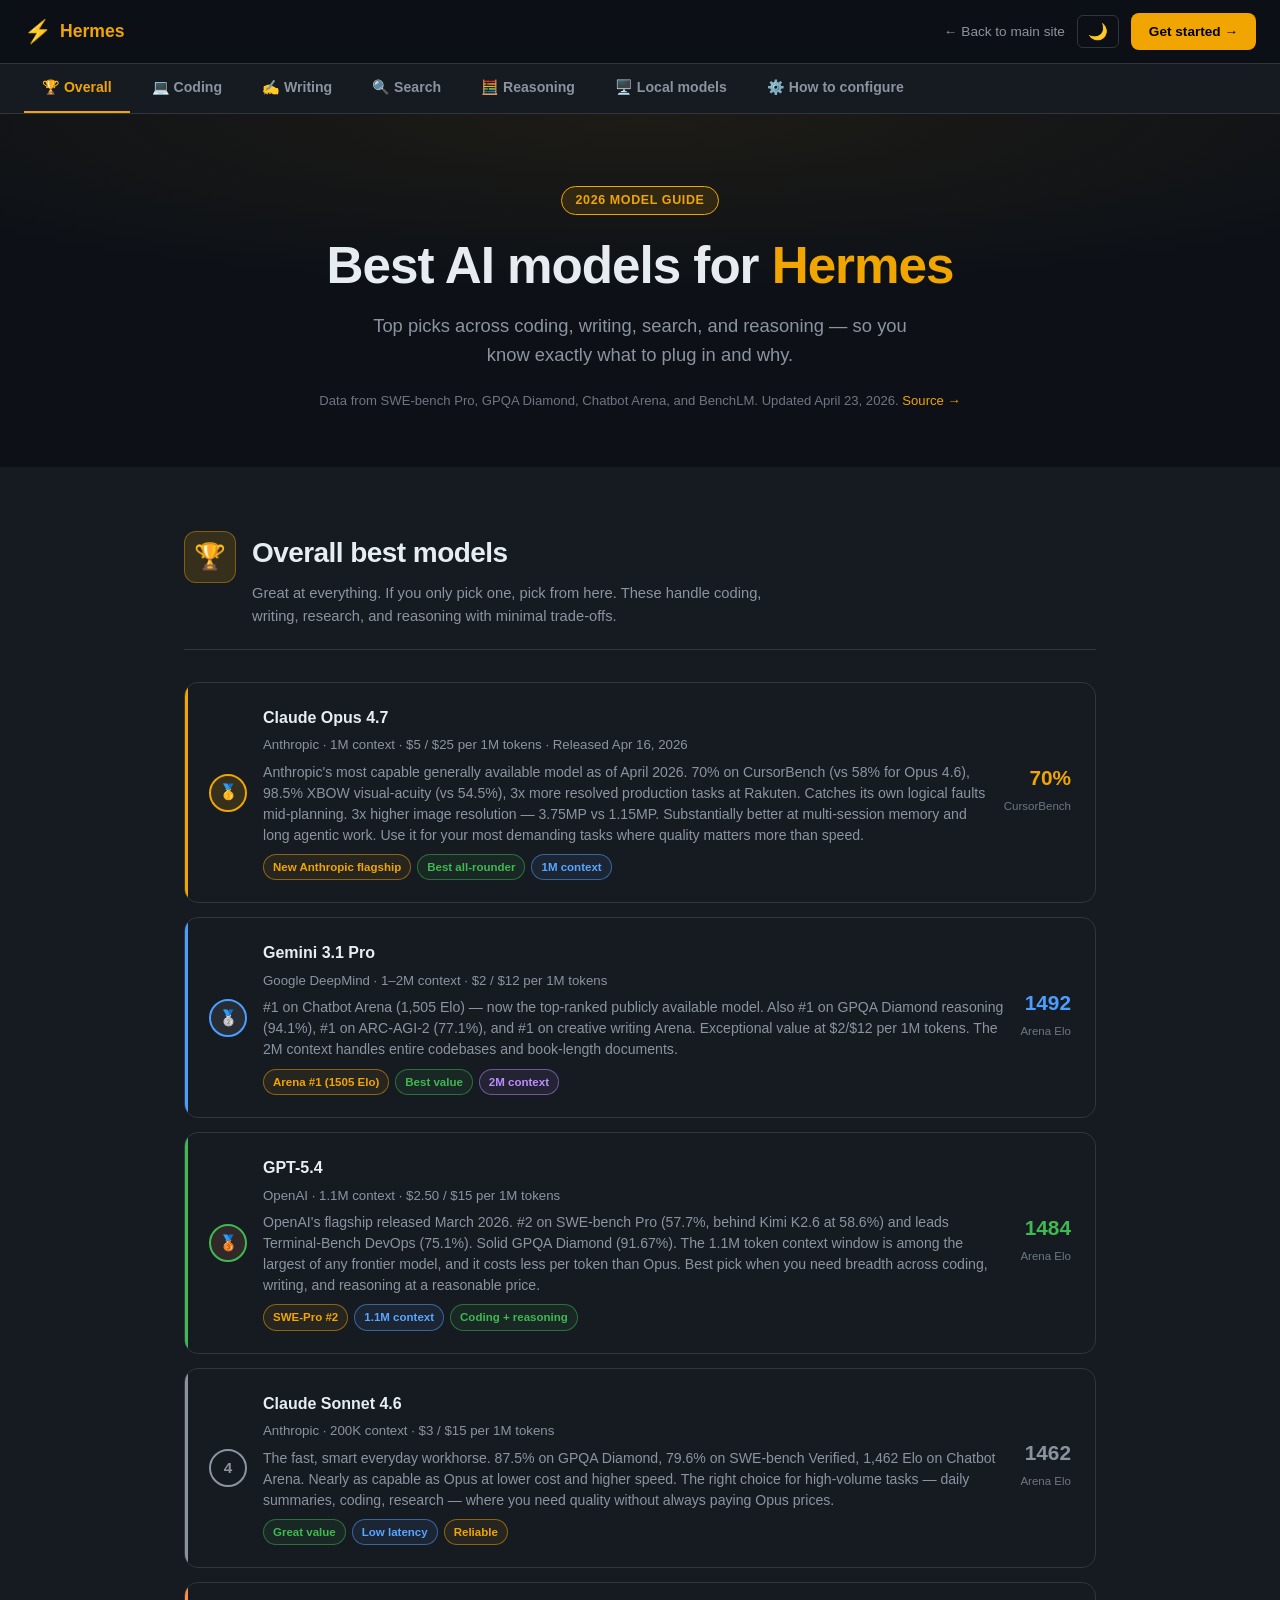
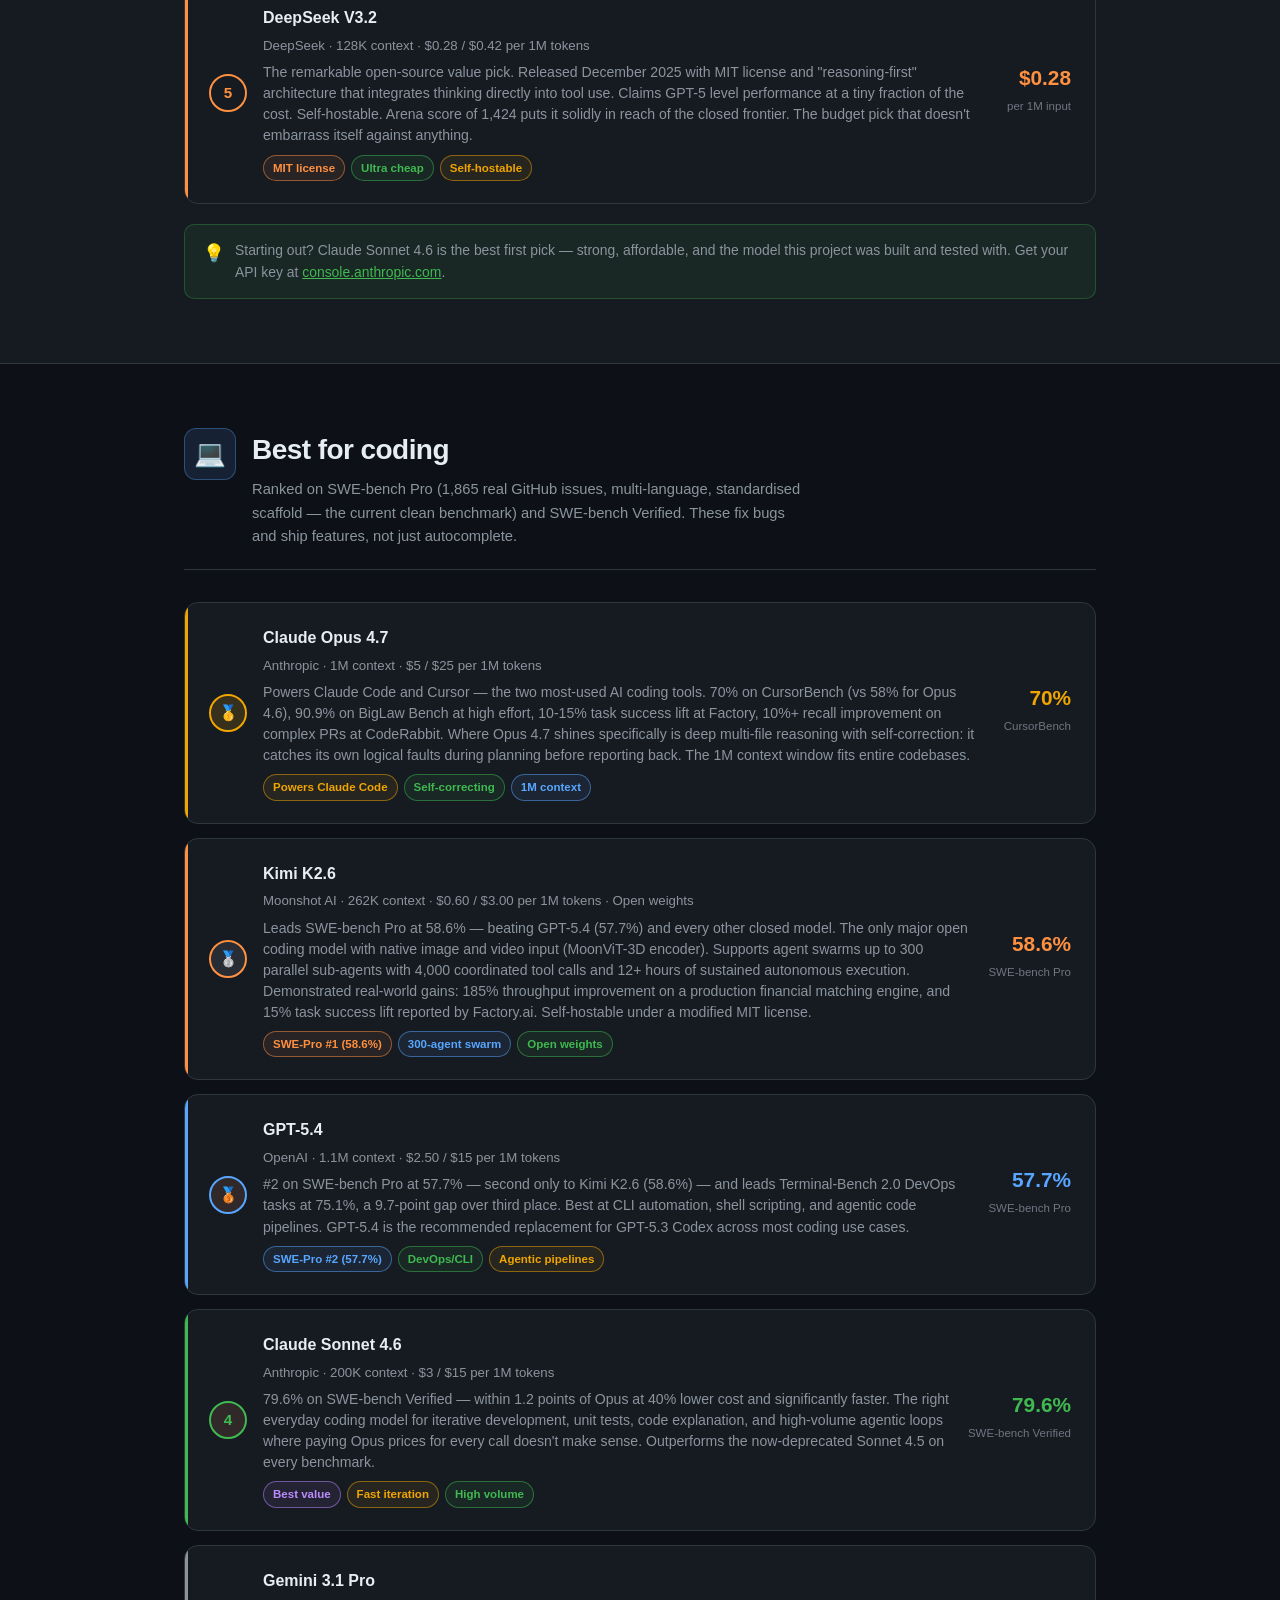
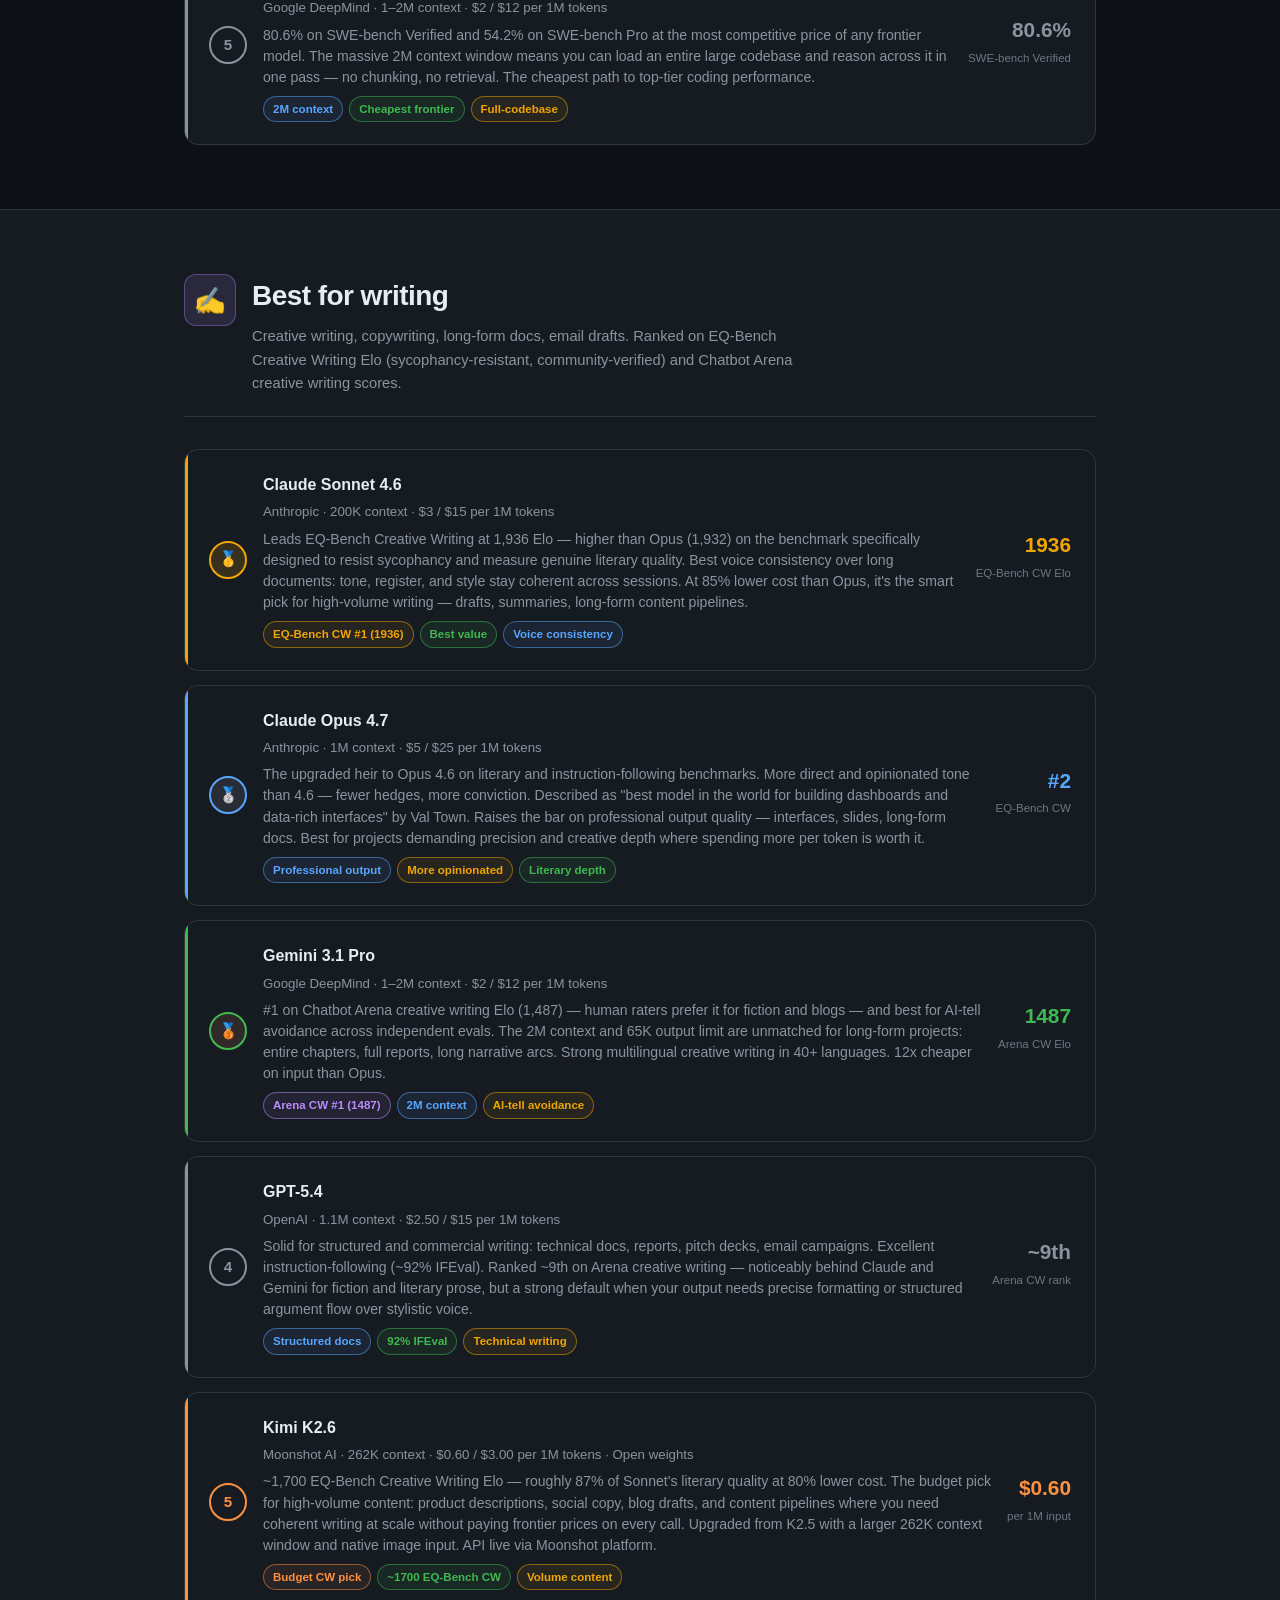
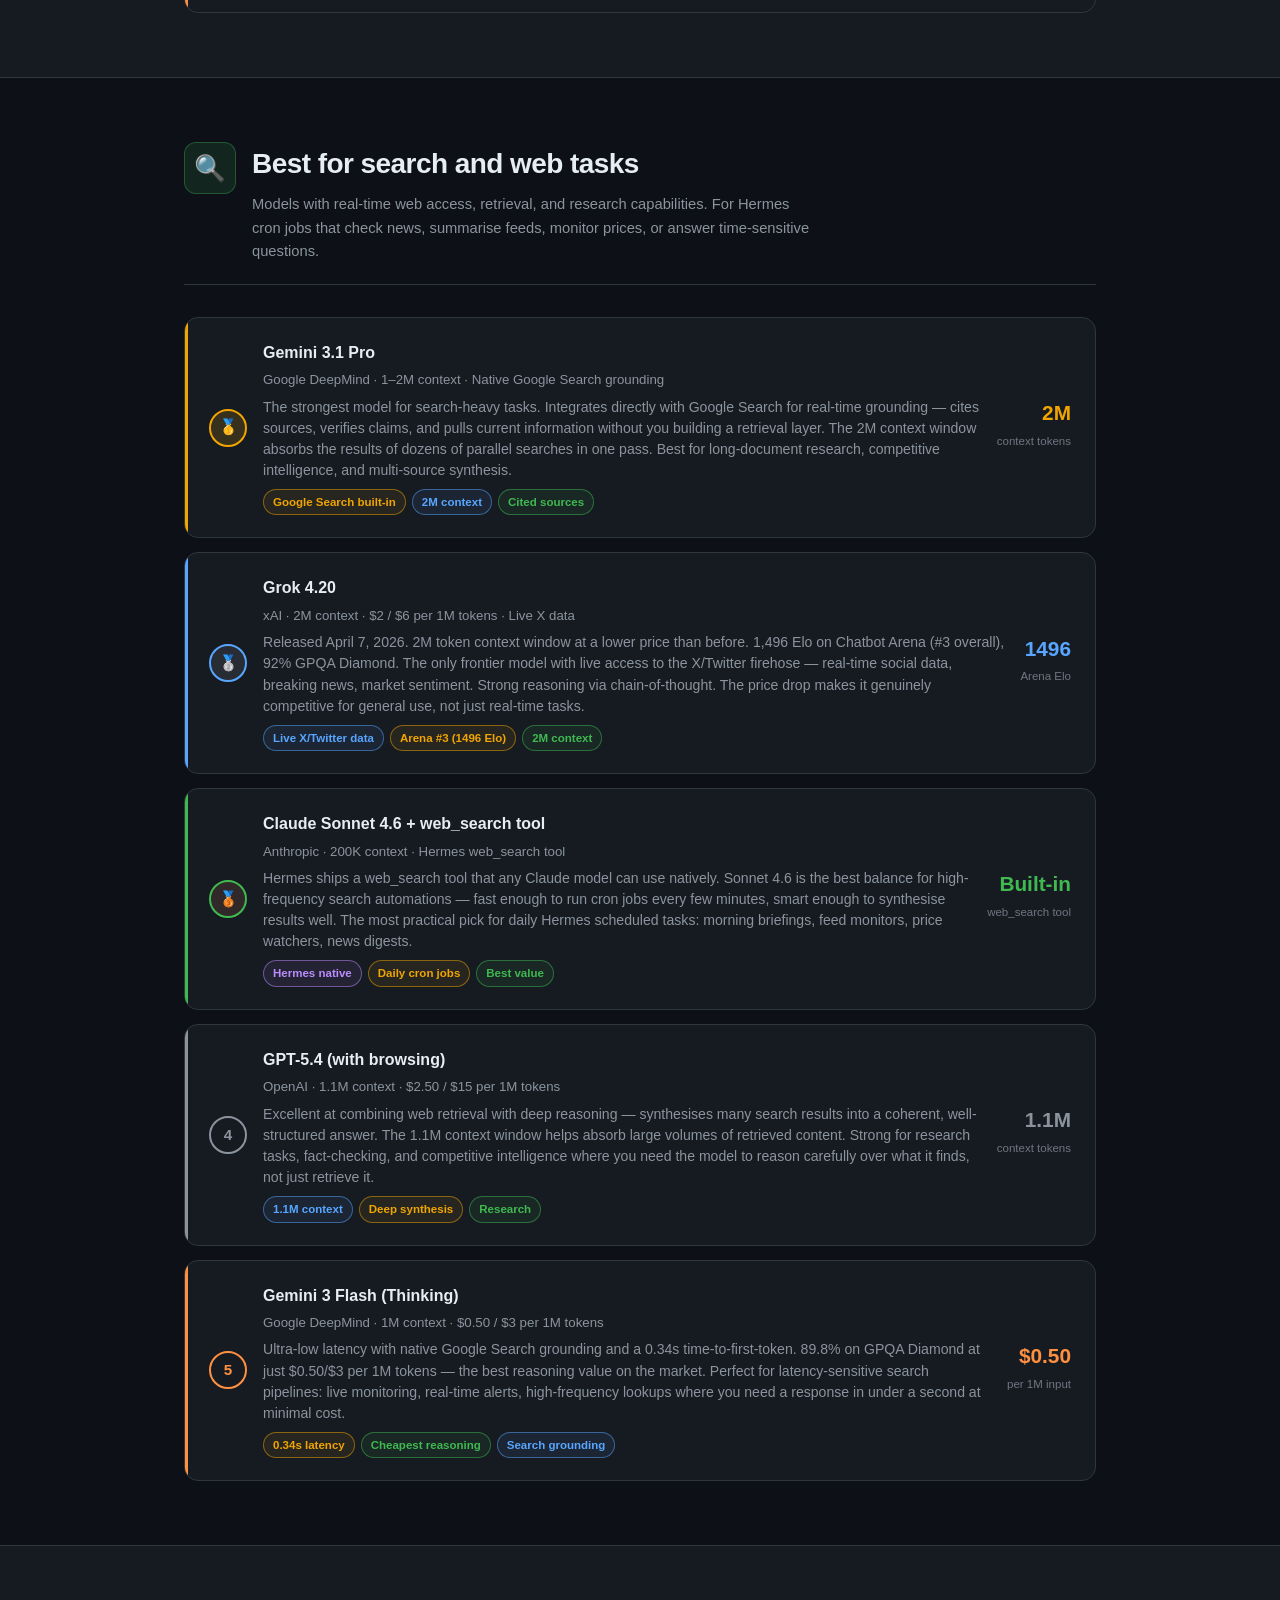
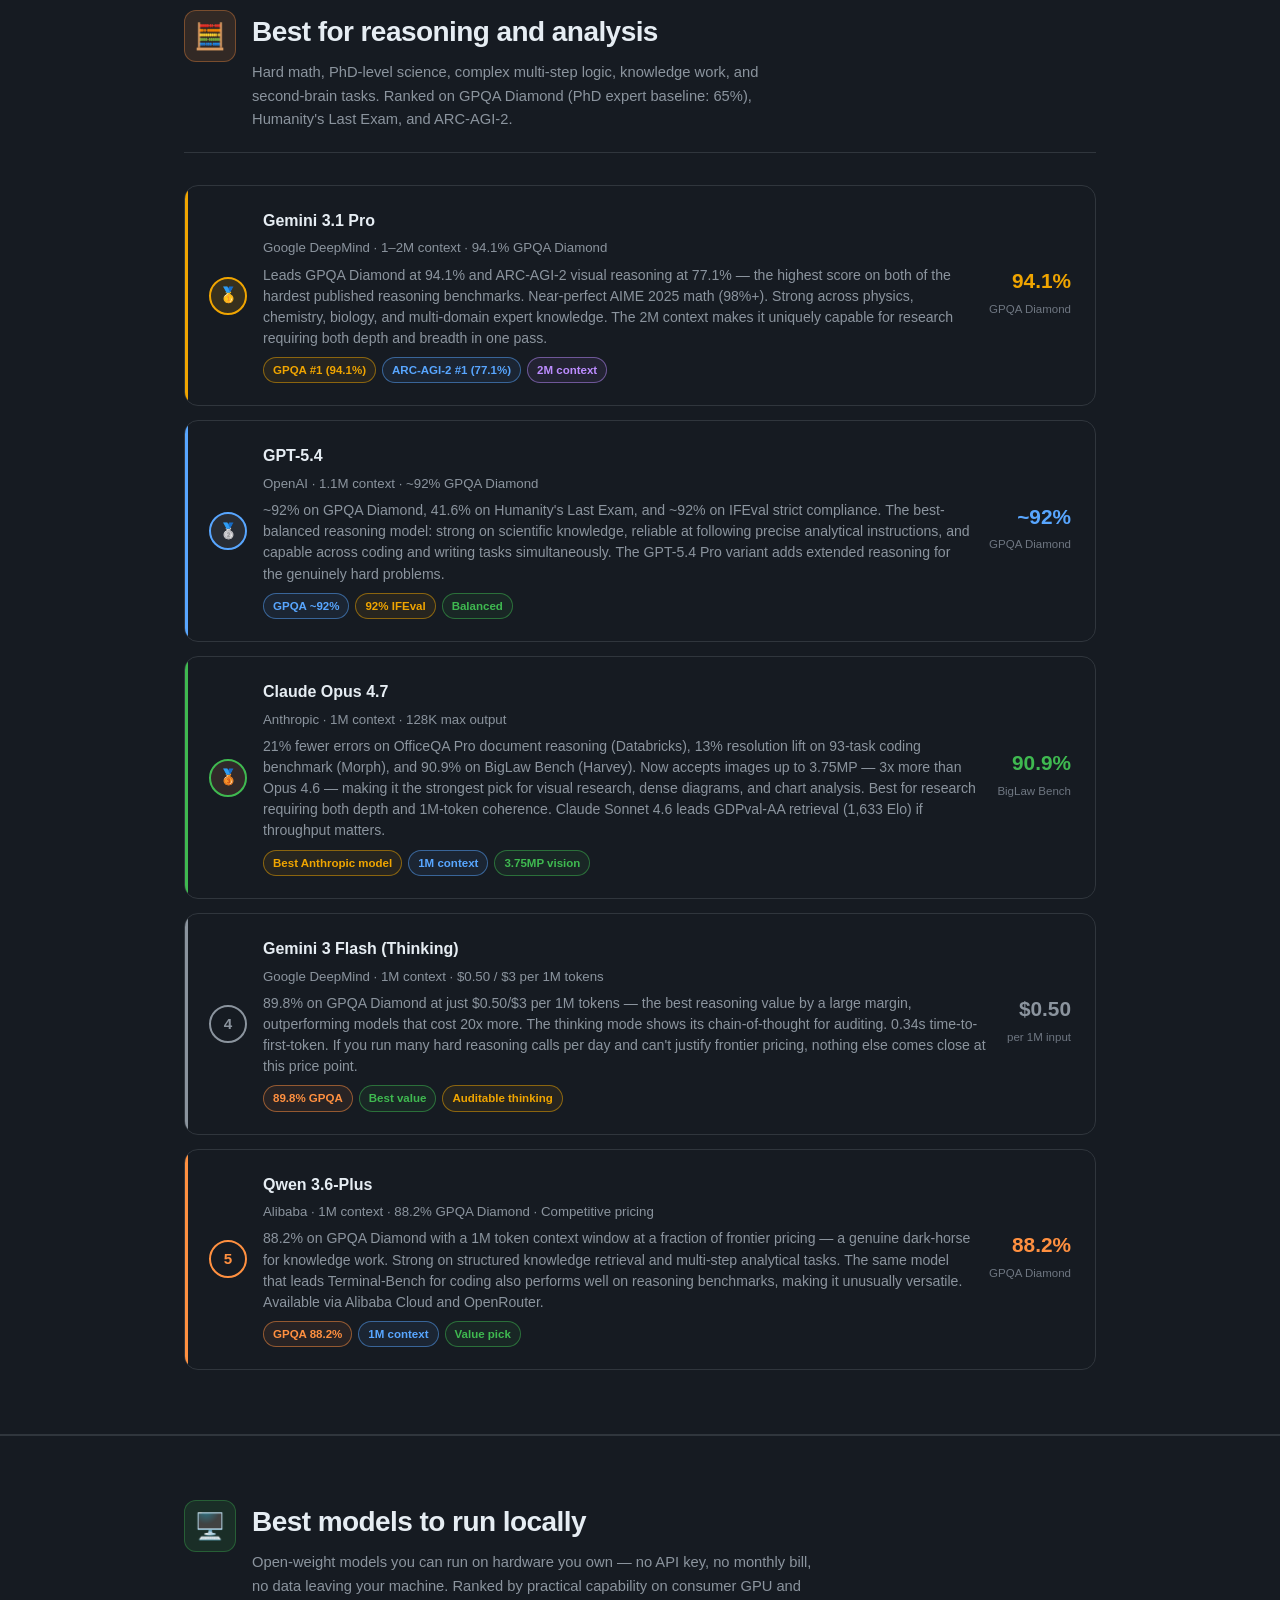
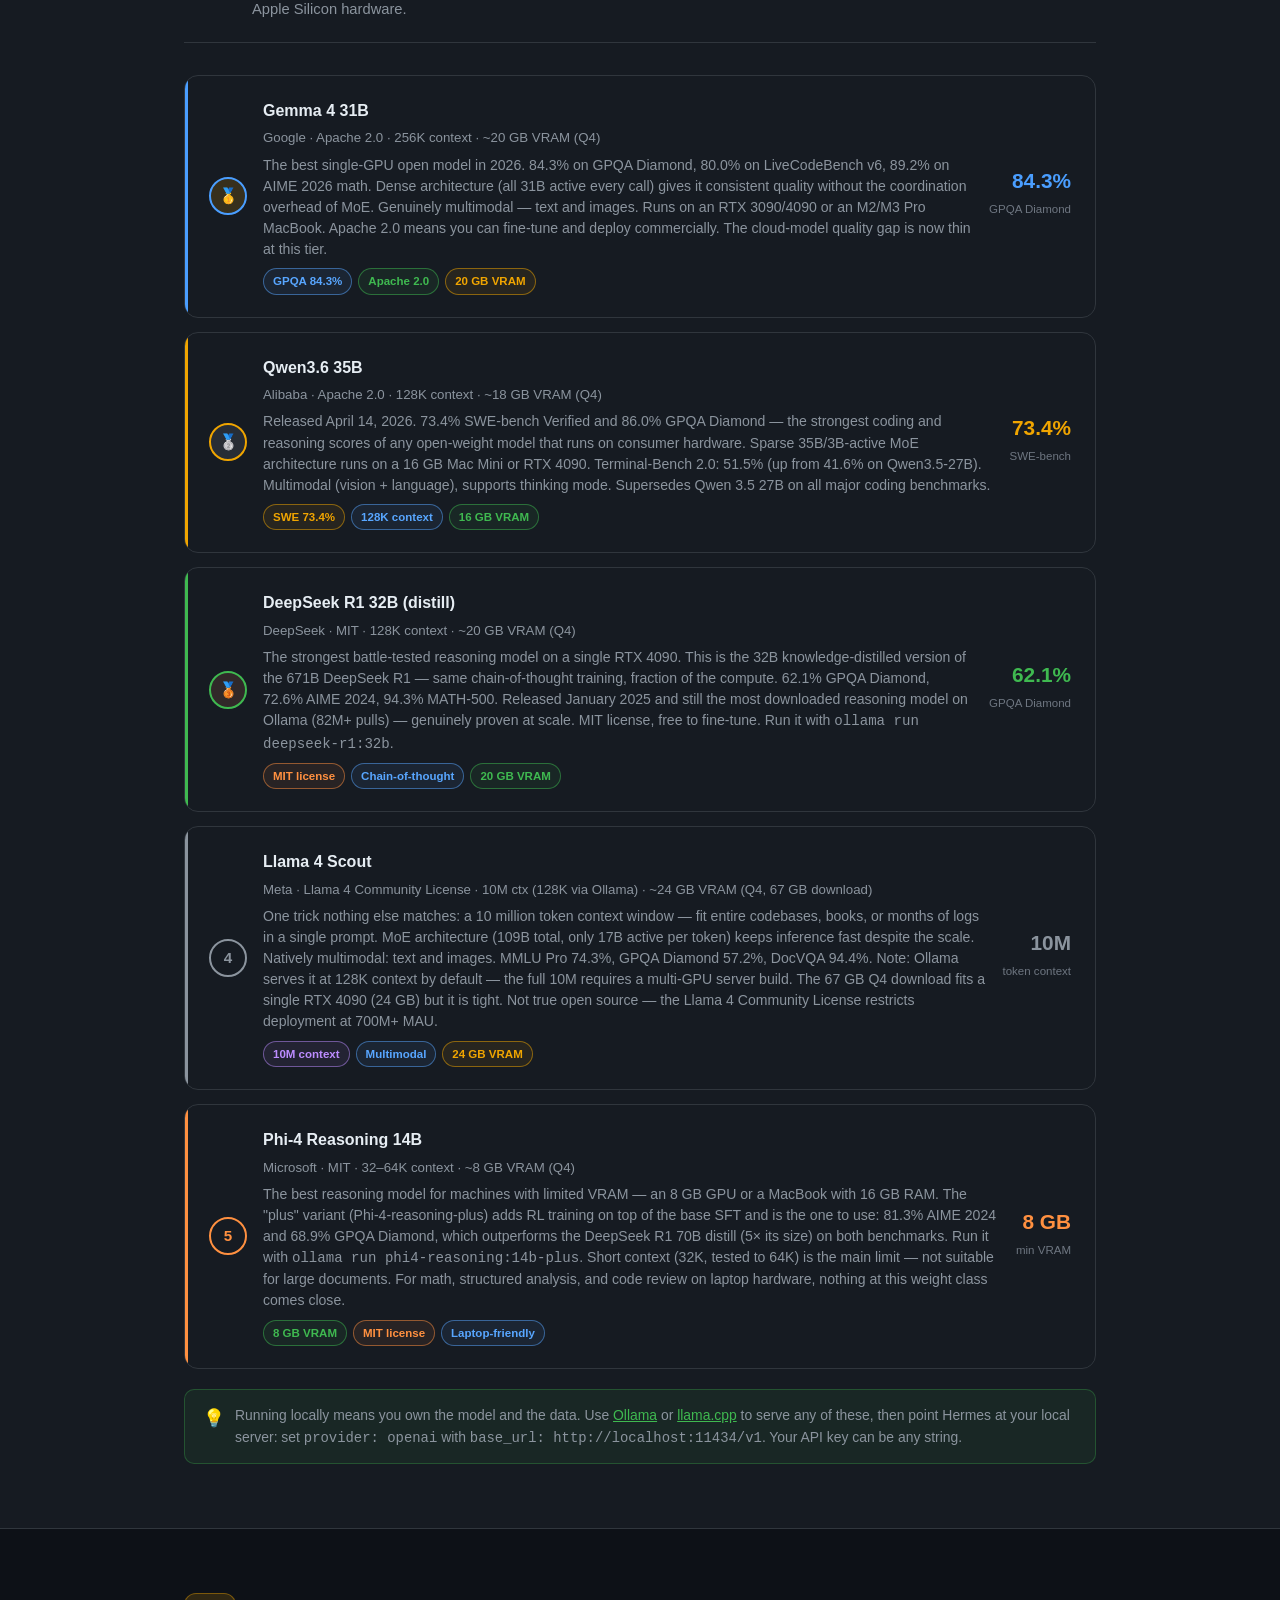
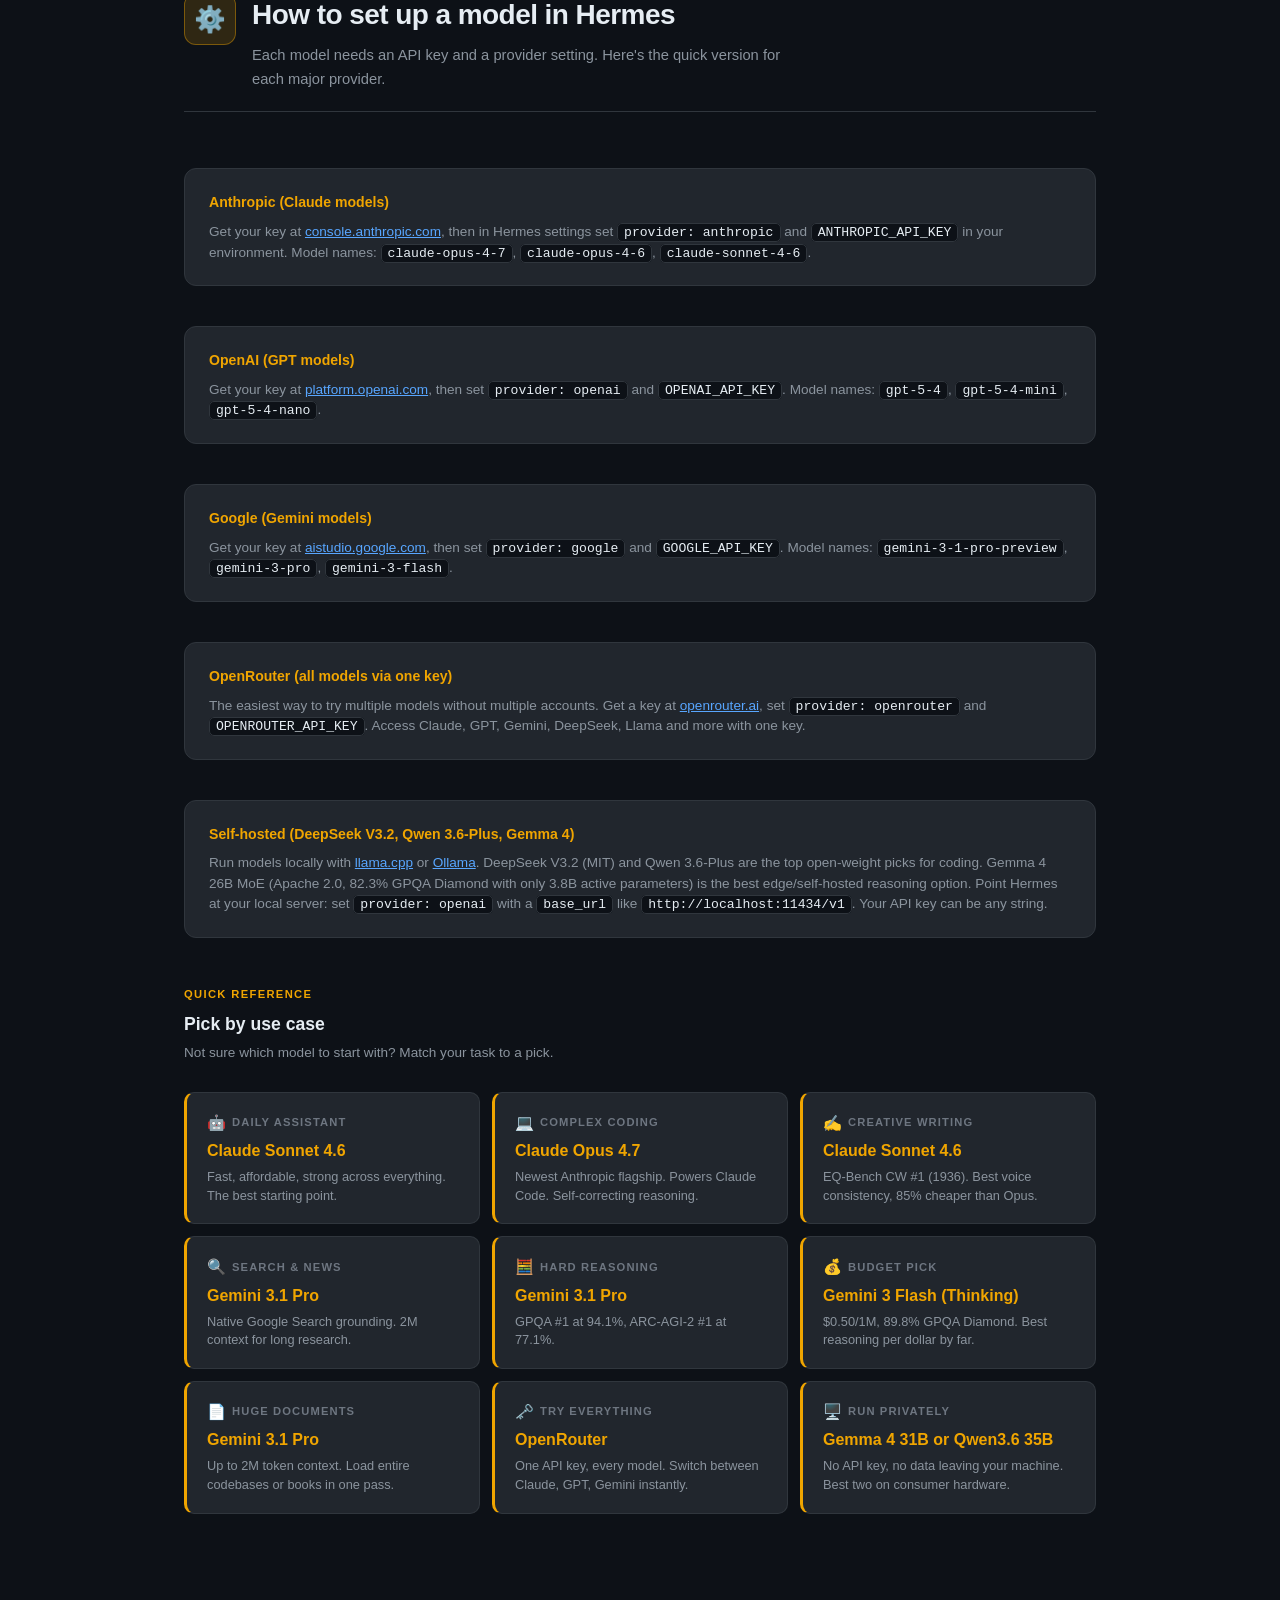
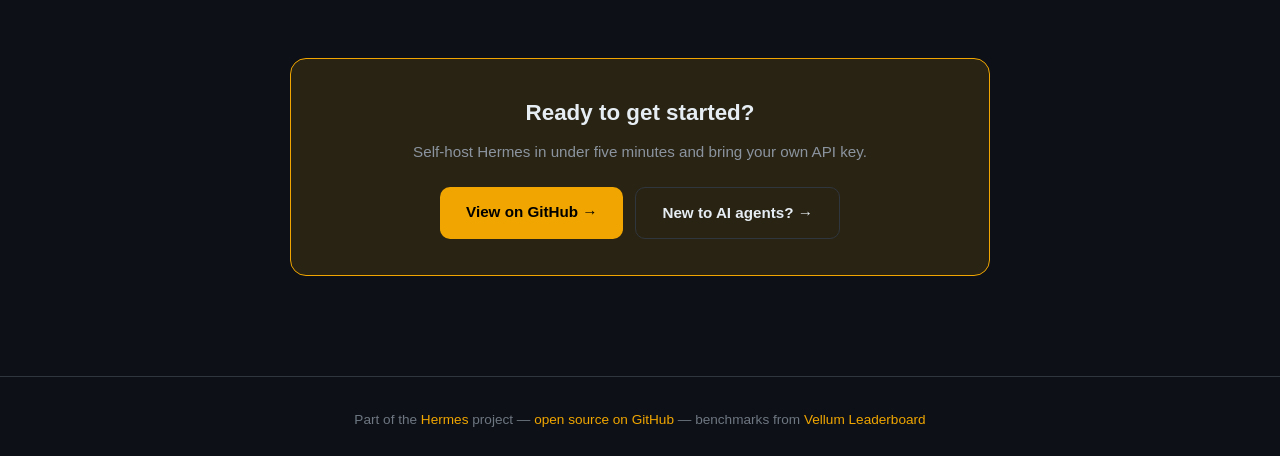
==== commit 94ff339d: "docs(models): update Qwen3.6 35B replaces Qwen 3.5 27B — April 23, 2026" ====
--- a/models/index.html
+++ b/models/index.html
@@ -617,7 +617,7 @@
   <div class="hero-badge">2026 Model Guide</div>
   <h1>Best AI models for <em>Hermes</em></h1>
   <p class="hero-sub">Top picks across coding, writing, search, and reasoning — so you know exactly what to plug in and why.</p>
-  <p class="hero-note">Data from SWE-bench Pro, GPQA Diamond, Chatbot Arena, and BenchLM. Updated April 20, 2026. <a href="https://lmarena.ai/leaderboard" target="_blank">Source →</a></p>
+  <p class="hero-note">Data from SWE-bench Pro, GPQA Diamond, Chatbot Arena, and BenchLM. Updated April 23, 2026. <a href="https://lmarena.ai/leaderboard" target="_blank">Source →</a></p>
 </section>
 
 <!-- =========================================
@@ -678,9 +678,9 @@
         <div class="model-info">
           <h3>GPT-5.4</h3>
           <div class="model-meta">OpenAI &middot; 1.1M context &middot; $2.50 / $15 per 1M tokens</div>
-          <div class="model-why">OpenAI's flagship released March 2026. Leads SWE-bench Pro coding (57.7%) and Terminal-Bench DevOps (75.1%). Solid GPQA Diamond (91.67%). The 1.1M token context window is among the largest of any frontier model, and it costs less per token than Opus. Best pick when you need breadth across coding, writing, and reasoning at a reasonable price.</div>
-          <div class="model-pills">
-            <span class="pill gold">SWE-Pro #1</span>
+          <div class="model-why">OpenAI's flagship released March 2026. #2 on SWE-bench Pro (57.7%, behind Kimi K2.6 at 58.6%) and leads Terminal-Bench DevOps (75.1%). Solid GPQA Diamond (91.67%). The 1.1M token context window is among the largest of any frontier model, and it costs less per token than Opus. Best pick when you need breadth across coding, writing, and reasoning at a reasonable price.</div>
+          <div class="model-pills">
+            <span class="pill gold">SWE-Pro #2</span>
             <span class="pill blue">1.1M context</span>
             <span class="pill green">Coding + reasoning</span>
           </div>
@@ -771,14 +771,32 @@
         </div>
       </div>
 
+      <div class="model-card" style="--model-color: #ff9040;">
+        <div class="rank-badge silver">🥈</div>
+        <div class="model-info">
+          <h3>Kimi K2.6</h3>
+          <div class="model-meta">Moonshot AI &middot; 262K context &middot; $0.60 / $3.00 per 1M tokens &middot; Open weights</div>
+          <div class="model-why">Leads SWE-bench Pro at 58.6% — beating GPT-5.4 (57.7%) and every other closed model. The only major open coding model with native image and video input (MoonViT-3D encoder). Supports agent swarms up to 300 parallel sub-agents with 4,000 coordinated tool calls and 12+ hours of sustained autonomous execution. Demonstrated real-world gains: 185% throughput improvement on a production financial matching engine, and 15% task success lift reported by Factory.ai. Self-hostable under a modified MIT license.</div>
+          <div class="model-pills">
+            <span class="pill orange">SWE-Pro #1 (58.6%)</span>
+            <span class="pill blue">300-agent swarm</span>
+            <span class="pill green">Open weights</span>
+          </div>
+        </div>
+        <div class="model-score">
+          <span class="score-val">58.6%</span>
+          <span class="score-label">SWE-bench Pro</span>
+        </div>
+      </div>
+
       <div class="model-card" style="--model-color: #58a6ff;">
-        <div class="rank-badge silver">🥈</div>
+        <div class="rank-badge bronze">🥉</div>
         <div class="model-info">
           <h3>GPT-5.4</h3>
           <div class="model-meta">OpenAI &middot; 1.1M context &middot; $2.50 / $15 per 1M tokens</div>
-          <div class="model-why">Leads SWE-bench Pro at 57.7% — the benchmark least susceptible to contamination — and dominates Terminal-Bench 2.0 DevOps tasks at 75.1% (a 9.7-point lead over the next model). Best at CLI automation, shell scripting, and agentic code pipelines. GPT-5.4 is now the recommended replacement for GPT-5.3 Codex across most coding use cases.</div>
-          <div class="model-pills">
-            <span class="pill blue">SWE-Pro #1 (57.7%)</span>
+          <div class="model-why">#2 on SWE-bench Pro at 57.7% — second only to Kimi K2.6 (58.6%) — and leads Terminal-Bench 2.0 DevOps tasks at 75.1%, a 9.7-point gap over third place. Best at CLI automation, shell scripting, and agentic code pipelines. GPT-5.4 is the recommended replacement for GPT-5.3 Codex across most coding use cases.</div>
+          <div class="model-pills">
+            <span class="pill blue">SWE-Pro #2 (57.7%)</span>
             <span class="pill green">DevOps/CLI</span>
             <span class="pill gold">Agentic pipelines</span>
           </div>
@@ -790,7 +808,7 @@
       </div>
 
       <div class="model-card" style="--model-color: #3fb950;">
-        <div class="rank-badge bronze">🥉</div>
+        <div class="rank-badge bronze">4</div>
         <div class="model-info">
           <h3>Claude Sonnet 4.6</h3>
           <div class="model-meta">Anthropic &middot; 200K context &middot; $3 / $15 per 1M tokens</div>
@@ -808,7 +826,7 @@
       </div>
 
       <div class="model-card" style="--model-color: #8b949e;">
-        <div class="rank-badge">4</div>
+        <div class="rank-badge">5</div>
         <div class="model-info">
           <h3>Gemini 3.1 Pro</h3>
           <div class="model-meta">Google DeepMind &middot; 1–2M context &middot; $2 / $12 per 1M tokens</div>
@@ -825,22 +843,6 @@
         </div>
       </div>
 
-      <div class="model-card" style="--model-color: #ff9040;">
-        <div class="rank-badge">5</div>
-        <div class="model-info">
-          <h3>Qwen 3.6-Plus</h3>
-          <div class="model-meta">Alibaba &middot; 1M context &middot; Emerging agentic pick &middot; OpenRouter available</div>
-          <div class="model-why">Leads Terminal-Bench at 61.6% — ahead of both GPT-5.4 and Gemini 3.1 Pro on CLI and DevOps automation. 88.2% on GPQA Diamond. The 1M token context fits large codebases cleanly. An emerging dark-horse for agentic coding pipelines with strong independent eval scores. Available now via Alibaba Cloud and OpenRouter.</div>
-          <div class="model-pills">
-            <span class="pill orange">Terminal-Bench #1 (61.6%)</span>
-            <span class="pill blue">1M context</span>
-            <span class="pill green">Agentic emerging</span>
-          </div>
-        </div>
-        <div class="model-score">
-          <span class="score-val">61.6%</span>
-          <span class="score-label">Terminal-Bench</span>
-        </div>
       </div>
     </div>
   </div>
@@ -937,9 +939,9 @@
       <div class="model-card" style="--model-color: #ff9040;">
         <div class="rank-badge">5</div>
         <div class="model-info">
-          <h3>Kimi K2.5</h3>
-          <div class="model-meta">Moonshot AI &middot; 128K context &middot; $0.60 / $2.50 per 1M tokens</div>
-          <div class="model-why">~1,700 EQ-Bench Creative Writing Elo — roughly 87% of Sonnet's literary quality at 80% lower cost. The budget pick for high-volume content: product descriptions, social copy, blog drafts, content pipelines where you need coherent writing at scale without paying frontier prices on every call. API is live and available now.</div>
+          <h3>Kimi K2.6</h3>
+          <div class="model-meta">Moonshot AI &middot; 262K context &middot; $0.60 / $3.00 per 1M tokens &middot; Open weights</div>
+          <div class="model-why">~1,700 EQ-Bench Creative Writing Elo — roughly 87% of Sonnet's literary quality at 80% lower cost. The budget pick for high-volume content: product descriptions, social copy, blog drafts, and content pipelines where you need coherent writing at scale without paying frontier prices on every call. Upgraded from K2.5 with a larger 262K context window and native image input. API live via Moonshot platform.</div>
           <div class="model-pills">
             <span class="pill orange">Budget CW pick</span>
             <span class="pill green">~1700 EQ-Bench CW</span>
@@ -1214,17 +1216,17 @@
       <div class="model-card" style="--model-color: #f0a500;">
         <div class="rank-badge silver">🥈</div>
         <div class="model-info">
-          <h3>Qwen 3.5 27B</h3>
-          <div class="model-meta">Alibaba &middot; Apache 2.0 &middot; 262K context &middot; ~17 GB VRAM (Q4)</div>
-          <div class="model-why">Best coding benchmark of any model that fits on a single consumer GPU — 72.4% SWE-bench Verified and 85.5% GPQA Diamond, beating cloud models twice its price. 262K native context (extensible further via YaRN) handles large codebases in a single pass. Dual-mode: fast direct answers or slow chain-of-thought reasoning when you need it. Runs on an RTX 4090 or M2/M3 Max with 24 GB VRAM. 95.0% on IFEval, which beats GPT-5-mini. Released February 2026, multimodal (text + vision), Apache 2.0. The pragmatic local pick for developers.</div>
-          <div class="model-pills">
-            <span class="pill gold">SWE 72.4%</span>
-            <span class="pill blue">262K context</span>
-            <span class="pill green">24 GB VRAM</span>
-          </div>
-        </div>
-        <div class="model-score">
-          <span class="score-val">72.4%</span>
+          <h3>Qwen3.6 35B</h3>
+          <div class="model-meta">Alibaba &middot; Apache 2.0 &middot; 128K context &middot; ~18 GB VRAM (Q4)</div>
+          <div class="model-why">Released April 14, 2026. 73.4% SWE-bench Verified and 86.0% GPQA Diamond — the strongest coding and reasoning scores of any open-weight model that runs on consumer hardware. Sparse 35B/3B-active MoE architecture runs on a 16 GB Mac Mini or RTX 4090. Terminal-Bench 2.0: 51.5% (up from 41.6% on Qwen3.5-27B). Multimodal (vision + language), supports thinking mode. Supersedes Qwen 3.5 27B on all major coding benchmarks.</div>
+          <div class="model-pills">
+            <span class="pill gold">SWE 73.4%</span>
+            <span class="pill blue">128K context</span>
+            <span class="pill green">16 GB VRAM</span>
+          </div>
+        </div>
+        <div class="model-score">
+          <span class="score-val">73.4%</span>
           <span class="score-label">SWE-bench</span>
         </div>
       </div>
@@ -1382,7 +1384,7 @@
         </div>
         <div class="picker-card">
           <div class="use-case"><span class="uc-icon">🖥️</span> Run privately</div>
-          <div class="recommendation">Gemma 4 31B or Qwen 3.5 27B</div>
+          <div class="recommendation">Gemma 4 31B or Qwen3.6 35B</div>
           <div class="why-short">No API key, no data leaving your machine. Best two on consumer hardware.</div>
         </div>
       </div>
